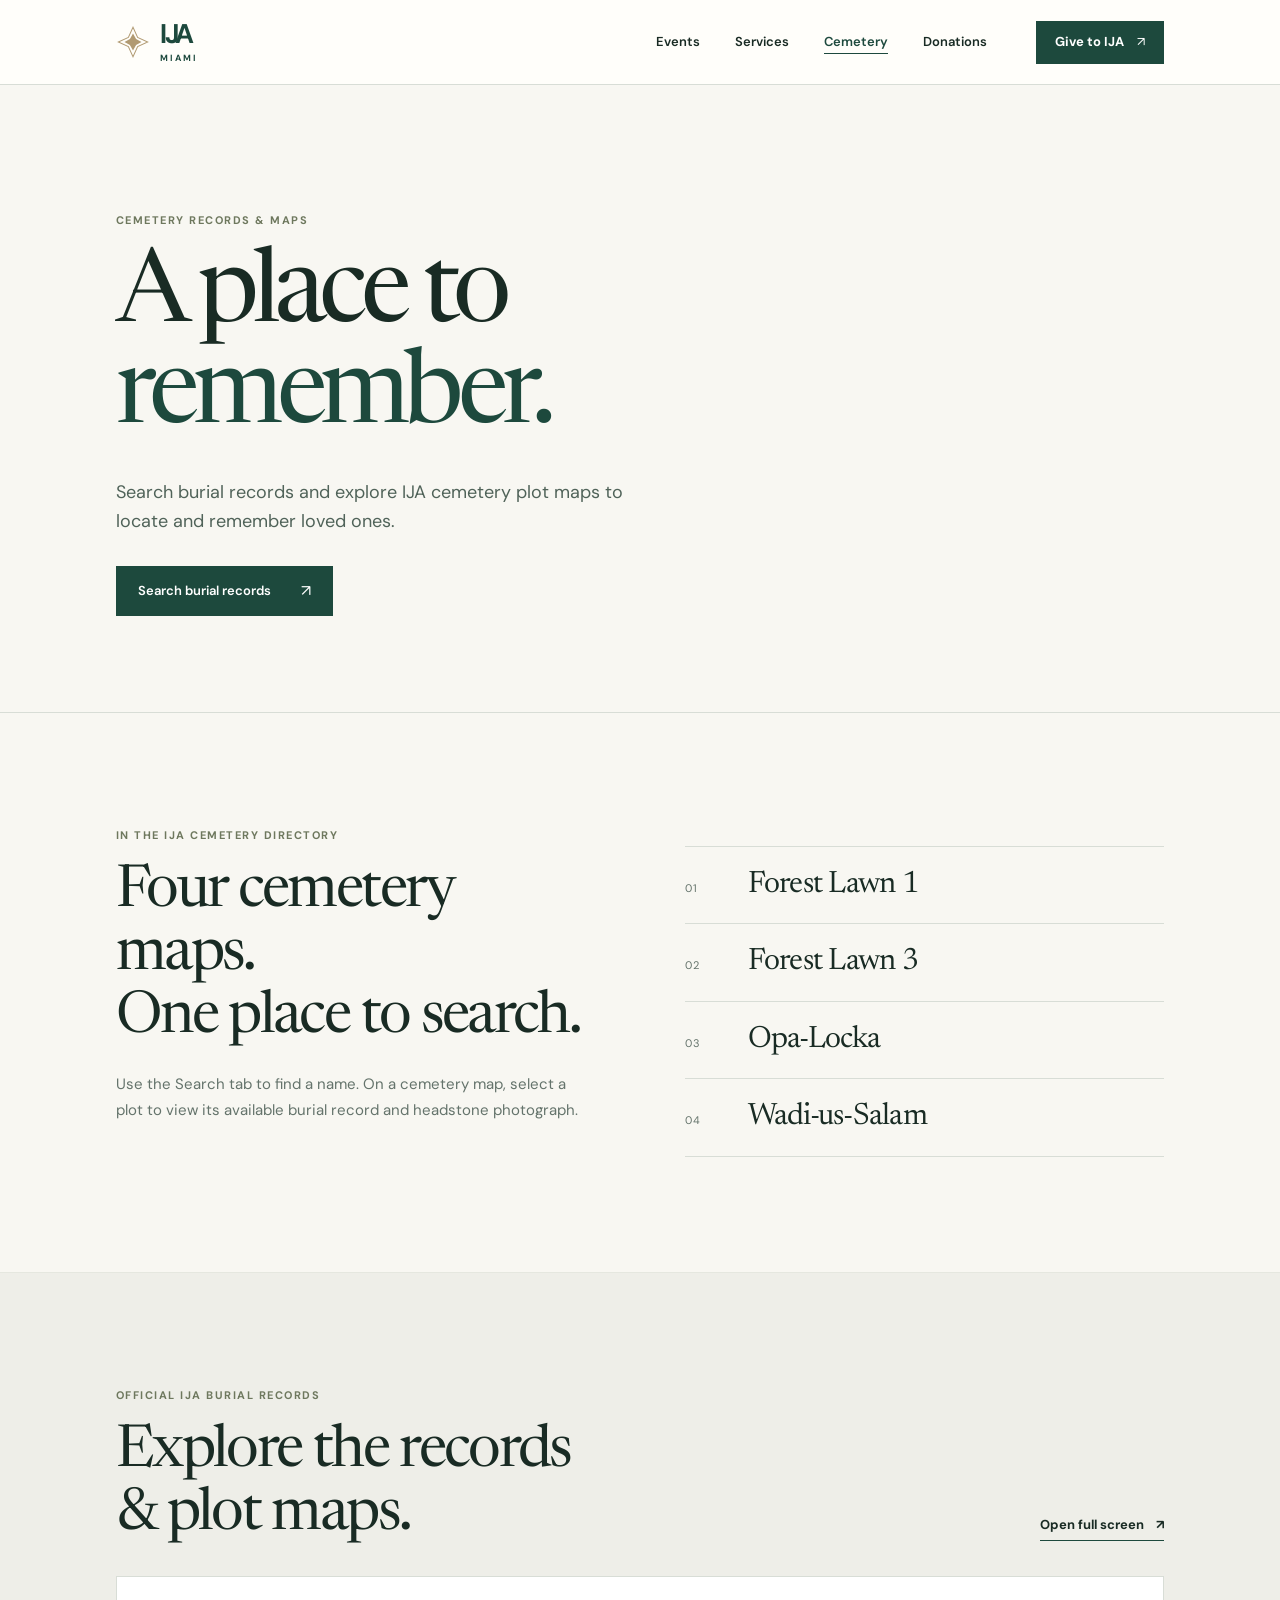
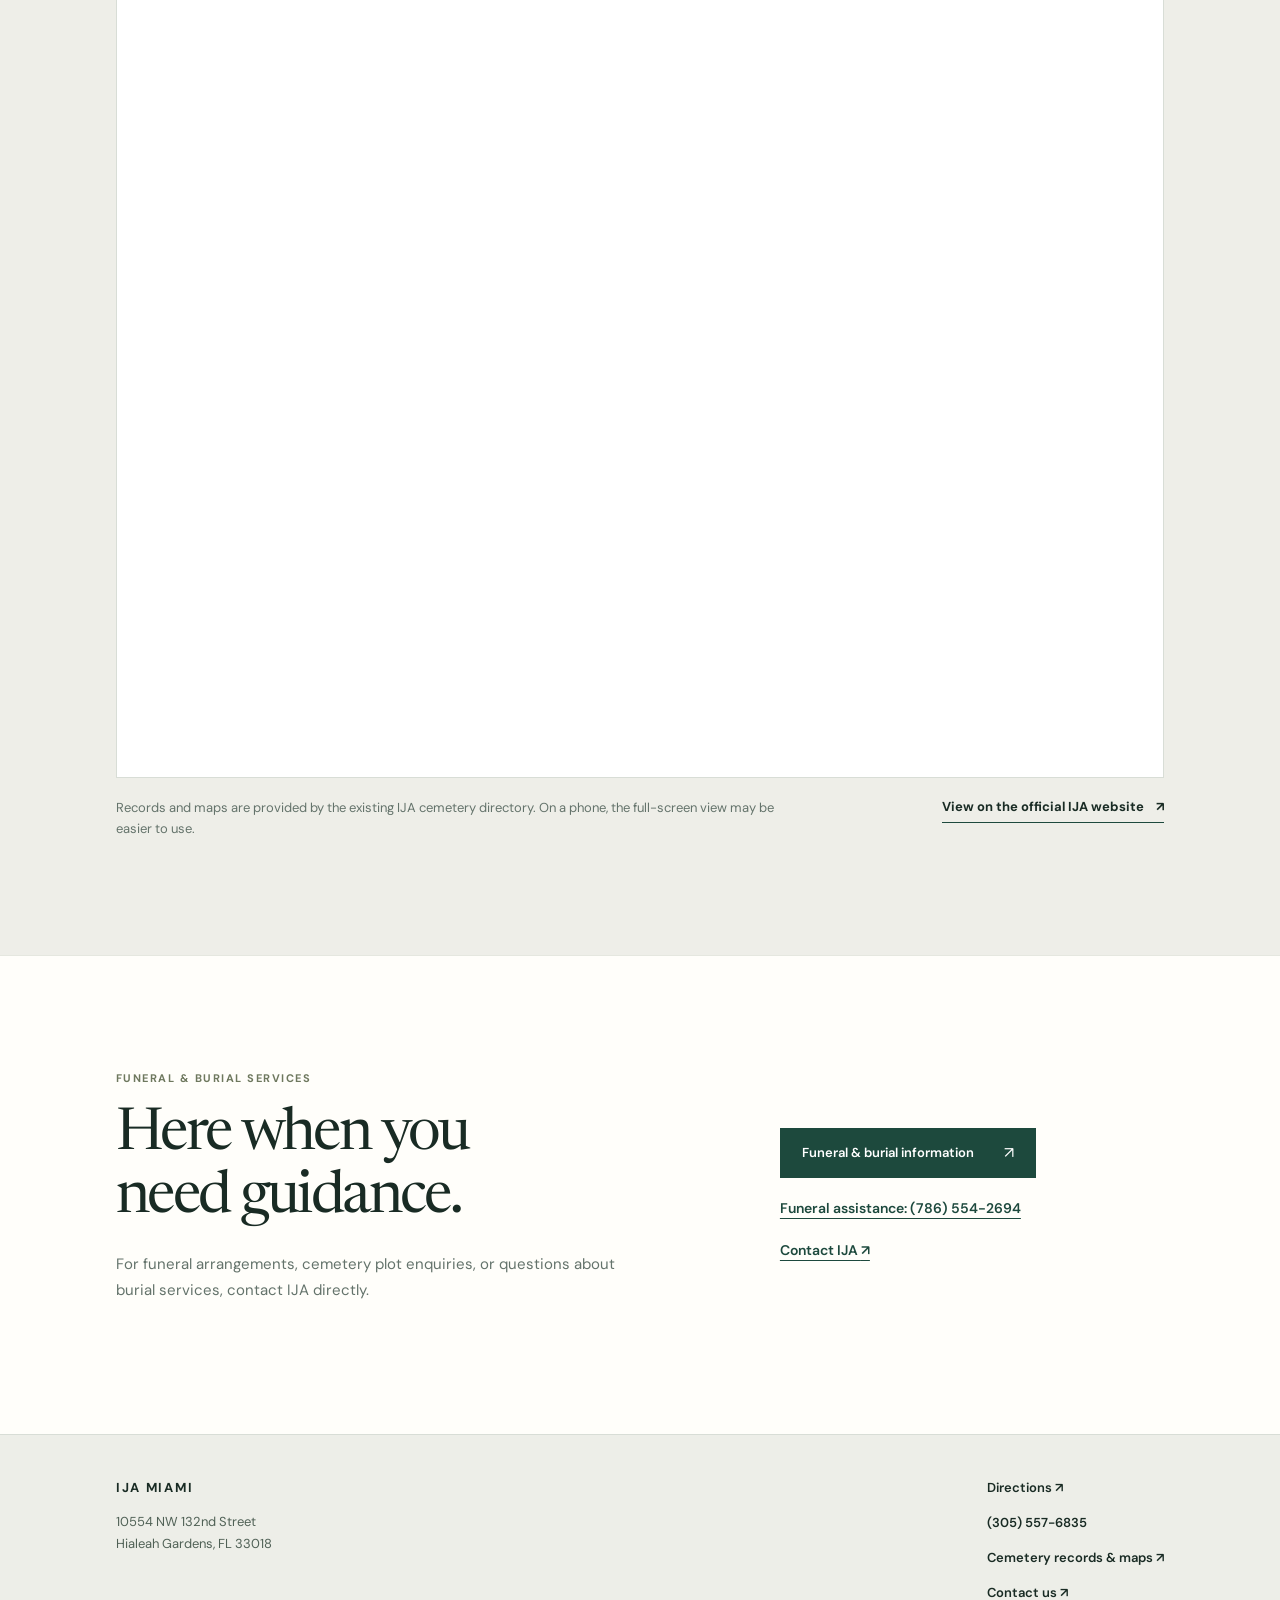
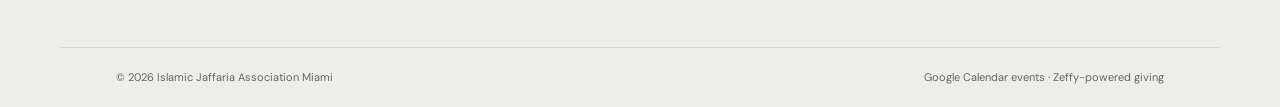
==== cemetery.html @ 00641ad7 "Add files via upload" ====
<!doctype html>
<html lang="en">
<head>
<meta charset="utf-8"/>
<meta name="viewport" content="width=device-width, initial-scale=1, viewport-fit=cover"/>
<meta name="theme-color" content="#f8f7f2"/>
<meta name="description" content="Search IJA Miami cemetery burial records and interactive plot maps for Forest Lawn 1, Forest Lawn 3, Opa-Locka and Wadi-us-Salam."/>
<meta property="og:title" content="IJA Miami | Cemetery records & maps"/>
<meta property="og:description" content="Find burial records, view cemetery plot maps, and learn about IJA funeral and burial services."/>
<link href="./assets/ija-symbol.svg" rel="icon" type="image/svg+xml"/>
<link href="./assets/ija-icon-192.png" rel="apple-touch-icon"/>
<link href="./manifest.webmanifest" rel="manifest"/>
<link href="https://fonts.googleapis.com" rel="preconnect"/>
<link crossorigin href="https://fonts.gstatic.com" rel="preconnect"/>
<link href="https://fonts.googleapis.com/css2?family=DM+Sans:wght@400;500;600;700&amp;family=Newsreader:opsz,wght@6..72,400;6..72,500;6..72,600&amp;display=swap" rel="stylesheet"/>
<link href="./styles.css" rel="stylesheet"/>
<script defer src="./config.js"></script>
<script defer src="./app.js"></script>
<title>IJA Miami | Cemetery Records &amp; Maps</title>
</head>
<body>
<a class="skip-link" href="#main">Skip to content</a>
<header class="site-header" id="top">
<div class="shell header-inner">
<a aria-label="IJA Miami home" class="brand" href="./index.html">
<svg aria-hidden="true" height="34" viewbox="0 0 44 44" width="34"><path d="M22 3 28 16 41 22 28 28 22 41 16 28 3 22 16 16Z" fill="none" stroke="currentColor" stroke-width="1.3"></path><path d="M22 11 26 18 33 22 26 26 22 33 18 26 11 22 18 18Z" fill="currentColor"></path></svg>
<span class="brand-wordmark"><strong>IJA</strong><small>MIAMI</small></span>
</a>
<nav aria-label="Main navigation" class="desktop-nav"><a href="./events.html">Events</a><a href="./index.html#services">Services</a><a aria-current="page" href="./cemetery.html">Cemetery</a><a href="./donate.html">Donations</a></nav>
<div class="header-side">
<a class="header-give" href="./donate.html">Give to IJA <span aria-hidden="true">↗</span></a>
<button aria-controls="mobile-menu" aria-expanded="false" aria-label="Open navigation" class="menu-toggle" id="menu-toggle" type="button"><span></span><span></span></button>
</div>
</div>
<nav aria-label="Mobile navigation" class="mobile-menu" hidden="" id="mobile-menu">
<a href="./index.html">Home</a>
<a href="./events.html">Events &amp; calendar</a>
<a href="./donate.html">Donations &amp; fundraising</a>
<a href="./index.html#services">Community services</a>
<a aria-current="page" href="./cemetery.html">Cemetery records &amp; maps</a>
<a href="https://www.ijamiami.org/contact-us" rel="noopener noreferrer" target="_blank">Contact the center</a>
</nav>
</header>
<main id="main">
<section class="subpage-hero cemetery-hero" aria-labelledby="cemetery-title">
  <div class="shell subpage-inner">
    <p class="overline">Cemetery records &amp; maps</p>
    <h1 id="cemetery-title">A place to<br/><em>remember.</em></h1>
    <p>Search burial records and explore IJA cemetery plot maps to locate and remember loved ones.</p>
    <a class="solid-button" href="https://ijacemetery.online/" target="_blank" rel="noopener noreferrer">Search burial records <span aria-hidden="true">↗</span></a>
  </div>
</section>
<section class="cemetery-intro shell section-space" aria-labelledby="cemetery-sites-title">
  <div class="cemetery-intro-copy">
    <p class="overline">In the IJA cemetery directory</p>
    <h2 id="cemetery-sites-title">Four cemetery maps.<br/>One place to search.</h2>
    <p>Use the Search tab to find a name. On a cemetery map, select a plot to view its available burial record and headstone photograph.</p>
  </div>
  <div class="cemetery-sites" aria-label="Cemeteries included in the records directory">
    <div><span>01</span><strong>Forest Lawn 1</strong></div>
    <div><span>02</span><strong>Forest Lawn 3</strong></div>
    <div><span>03</span><strong>Opa-Locka</strong></div>
    <div><span>04</span><strong>Wadi-us-Salam</strong></div>
  </div>
</section>
<section class="cemetery-records section-alt" aria-labelledby="cemetery-map-title">
  <div class="shell section-space">
    <div class="cemetery-embed-head">
      <div><p class="overline">Official IJA burial records</p><h2 id="cemetery-map-title">Explore the records &amp; plot maps.</h2></div>
      <a class="text-arrow" href="https://ijacemetery.online/" target="_blank" rel="noopener noreferrer">Open full screen <span aria-hidden="true">↗</span></a>
    </div>
    <div class="cemetery-frame-shell">
      <iframe src="https://ijacemetery.online/?embed=1" title="IJA searchable cemetery records and interactive plot maps" loading="lazy" referrerpolicy="strict-origin-when-cross-origin"></iframe>
    </div>
    <div class="cemetery-map-footnote">
      <p>Records and maps are provided by the existing IJA cemetery directory. On a phone, the full-screen view may be easier to use.</p>
      <a class="text-arrow" href="https://www.ijamiami.org/cemetery-records" target="_blank" rel="noopener noreferrer">View on the official IJA website <span aria-hidden="true">↗</span></a>
    </div>
  </div>
</section>
<section class="cemetery-support" aria-labelledby="cemetery-support-title">
  <div class="shell cemetery-support-inner section-space">
    <div><p class="overline">Funeral &amp; burial services</p><h2 id="cemetery-support-title">Here when you need guidance.</h2><p>For funeral arrangements, cemetery plot enquiries, or questions about burial services, contact IJA directly.</p></div>
    <div class="cemetery-support-actions">
      <a class="solid-button" href="https://www.ijamiami.org/cemetery" target="_blank" rel="noopener noreferrer">Funeral &amp; burial information <span aria-hidden="true">↗</span></a>
      <a class="cemetery-phone" href="tel:+17865542694">Funeral assistance: (786) 554-2694</a>
      <a class="cemetery-contact" href="https://www.ijamiami.org/contact-us" target="_blank" rel="noopener noreferrer">Contact IJA <span aria-hidden="true">↗</span></a>
    </div>
  </div>
</section>
</main>
<footer class="site-footer">
<div class="shell footer-inner"><div><strong class="footer-brand">IJA MIAMI</strong><p>10554 NW 132nd Street<br/>Hialeah Gardens, FL 33018</p></div><div class="footer-links"><a href="https://www.google.com/maps/search/?api=1&amp;query=10554+NW+132nd+St+Hialeah+Gardens+FL+33018" rel="noopener noreferrer" target="_blank">Directions ↗</a><a href="tel:+13055576835">(305) 557-6835</a><a href="./cemetery.html">Cemetery records &amp; maps ↗</a><a href="https://www.ijamiami.org/contact-us" rel="noopener noreferrer" target="_blank">Contact us ↗</a></div></div>
<div class="shell footer-bottom"><span>© <span id="copyright-year">Community calendar via Google · Giving via Zeffy</span> Islamic Jaffaria Association Miami</span><span>Google Calendar events · Zeffy-powered giving</span></div>
</footer>
</body></html>
---- styles.css ----
:root {
  --ink: #192b24;
  --muted: #64736b;
  --pine: #1d493d;
  --pine-dark: #153a30;
  --linen: #f8f7f2;
  --paper: #fffefa;
  --sand: #efeee7;
  --line: #d8ddd6;
  --gold: #b19a72;
  --serif: 'Newsreader', Georgia, 'Times New Roman', serif;
  --sans: 'DM Sans', Arial, sans-serif;
  --max: 1160px;
}
* { box-sizing: border-box; }
html { scroll-behavior: smooth; scroll-padding-top: 94px; }
body { margin: 0; background: var(--linen); color: var(--ink); font: 400 16px/1.55 var(--sans); -webkit-font-smoothing: antialiased; }
body.modal-open { overflow: hidden; }
button, a { -webkit-tap-highlight-color: transparent; touch-action: manipulation; }
button { font: inherit; cursor: pointer; }
a { color: inherit; text-decoration: none; }
a:focus-visible, button:focus-visible { outline: 3px solid #a77d44; outline-offset: 4px; }
[hidden] { display: none !important; }
h1,h2,h3,p { margin-top: 0; }
h1,h2,h3 { text-wrap: balance; }
.shell { max-width: var(--max); margin: 0 auto; padding-left: clamp(24px,4.8vw,56px); padding-right: clamp(24px,4.8vw,56px); }
.skip-link { position: fixed; z-index: 1000; top: -100px; left: 20px; padding: 12px 20px; background: var(--pine); color: white; }
.skip-link:focus { top: 12px; }
.site-header { background: var(--paper); border-bottom: 1px solid var(--line); position: relative; z-index: 50; }
.header-inner { height: 84px; display: flex; align-items: center; gap: 32px; }
.brand { display: inline-flex; align-items: center; gap: 10px; flex: none; color: var(--pine); }
.brand svg { color: var(--gold); }
.brand-wordmark { display: flex; flex-direction: column; line-height: .95; }
.brand-wordmark strong { font-size: 27px; font-weight: 700; letter-spacing: -.085em; }
.brand-wordmark small { font-size: 9px; font-weight: 700; letter-spacing: .22em; padding-top: 7px; }
.desktop-nav { margin-left: auto; display: flex; gap: 35px; align-items: center; }
.desktop-nav a { font-size: 13px; font-weight: 600; transition: color .15s ease; }
.desktop-nav a:hover, .quiet-link:hover { color: #996f37; }
.header-side { display: flex; align-items: center; }
.header-give { margin-left: 17px; min-height: 43px; padding: 10px 18px; background: var(--pine); color: white; border: 1px solid var(--pine); font-size: 13px; font-weight: 700; }
.header-give:hover,.solid-button:hover { background: #2a6050; }
.header-give span { font-weight: 400; padding-left: 13px; }
.menu-toggle { display: none; width: 48px; height: 48px; padding: 14px; border: 0; background: none; }
.menu-toggle span { display: block; height: 2px; width: 22px; margin: 5px 0; background: var(--ink); }
.mobile-menu { background: var(--paper); border-top: 1px solid var(--line); border-bottom: 1px solid var(--line); padding: 8px 24px 20px; }
.mobile-menu a { display: block; padding: 13px 0; border-bottom: 1px solid var(--line); font-size: 15px; font-weight: 600; }
.overline { font-size: 11px; line-height: 1.4; font-weight: 700; color: #6e785e; letter-spacing: .135em; text-transform: uppercase; margin-bottom: 19px; }
.hero { overflow: hidden; background: var(--linen); }
.hero-inner { display: grid; grid-template-columns: 1fr .62fr; gap: 50px; min-height: 575px; align-items: center; padding-top: 72px; padding-bottom: 82px; }
.hero-content { max-width: 670px; position: relative; z-index: 1; }
.hero h1 { font: 400 clamp(65px,7vw,102px)/.96 var(--serif); letter-spacing: -.06em; margin: 0 0 30px; }
.hero h1 span { color: var(--pine); }
.hero-subtitle { font-size: 19px; max-width: 420px; line-height: 1.52; color: #506359; margin-bottom: 31px; }
.hero-links { display: flex; flex-wrap: wrap; align-items: center; gap: 30px; }
.solid-button { background: var(--pine); color: white; border: 0; min-height: 50px; padding: 14px 22px; display: inline-flex; align-items: center; justify-content: center; gap: 30px; font: 600 13px/1.2 var(--sans); }
.solid-button span { font-size: 16px; font-weight: 400; }
.quiet-link { display: inline-flex; min-height: 48px; align-items: center; gap: 14px; border-bottom: 1px solid var(--pine); font-size: 13px; font-weight: 700; }
.hero-art { position: relative; min-height: 370px; align-self: stretch; display: flex; justify-content: center; align-items: flex-end; overflow: hidden; }
.arch { border: 1px solid #b9bba9; border-bottom: 0; border-radius: 250px 250px 0 0; display: flex; align-items: flex-end; justify-content: center; }
.arch-outer { height: min(420px,100%); width: min(305px,100%); padding: 23px 25px 0; transform: translateY(4px); }
.arch-middle { width: 100%; height: 100%; padding: 35px 36px 0; border-color: #cecec0; }
.arch-inner { width: 100%; height: 100%; background: #e7ebe2; border-color: #d9ddd1; }
.arch-caption { position: absolute; bottom: 26px; left: 0; right: 0; font-size: 10px; color: #50695e; letter-spacing: .18em; text-align: center; font-weight: 700; }
.prayer-strip { border-top: 1px solid var(--line); border-bottom: 1px solid var(--line); background: var(--sand); }
.prayer-inner { display: flex; align-items: center; justify-content: space-between; gap: 22px; min-height: 80px; padding-top: 15px; padding-bottom: 15px; }
.prayer-summary { display: flex; flex-wrap: wrap; align-items: center; gap: 13px; font-size: 13px; }
.prayer-summary strong { font-size: 14px; }
.prayer-symbol { color: var(--gold); font-size: 21px; line-height: 1; padding-right: 5px; }
.prayer-dot { color: #a2aca4; }
.prayer-inner a { flex: none; font-size: 13px; font-weight: 700; border-bottom: 1px solid var(--pine); padding-bottom: 4px; }
.prayer-inner a span { margin-left: 9px; }
.section-space { padding-top: clamp(75px,9vw,115px); padding-bottom: clamp(75px,9vw,115px); }
.pathways,.events-layout,.services { display: grid; grid-template-columns: minmax(0,.73fr) minmax(0,1fr); gap: clamp(45px,8vw,125px); }
.section-aside h2,.connect h2 { font: 400 clamp(43px,4.4vw,64px)/1.06 var(--serif); letter-spacing: -.048em; margin: 0 0 19px; }
.section-aside > p:last-child,.connect p:not(.overline) { color: var(--muted); max-width: 330px; font-size: 15px; line-height: 1.8; }
.pathway-list { border-top: 1px solid var(--line); }
.pathway { width: 100%; border: 0; border-bottom: 1px solid var(--line); padding: 27px 2px; display: grid; grid-template-columns: 40px 1fr 20px; align-items: center; gap: 13px; background: transparent; text-align: left; color: var(--ink); min-height: 103px; }
.pathway:hover .pathway-copy strong { color: #45705c; }
.pathway-number { color: #8a967b; font-size: 11px; align-self: center; }
.pathway-copy { display: flex; flex-direction: column; gap: 5px; }
.pathway-copy strong { font: 400 28px/1.1 var(--serif); letter-spacing: -.03em; transition: color .15s ease; }
.pathway-copy small { font-size: 12px; color: var(--muted); }
.pathway-arrow { justify-self: end; font-size: 20px; font-weight: 400; }
.section-alt { background: #eeeee8; border-top: 1px solid #e5e7df; border-bottom: 1px solid #e5e7df; }
.events-content { align-self: start; }
.event-feed { border-top: 1px solid #cdd4cb; }
.event-placeholder { padding: 25px 0 25px; }
.event-placeholder strong { display: block; font: 400 26px/1.2 var(--serif); letter-spacing: -.025em; margin-bottom: 9px; }
.event-placeholder p { font-size: 14px; line-height: 1.7; max-width: 440px; color: var(--muted); margin-bottom: 0; }
.event-footer { display: flex; gap: 18px 30px; flex-wrap: wrap; border-top: 1px solid #cdd4cb; padding-top: 25px; }
.text-arrow { background: none; padding: 0 0 5px; border: 0; border-bottom: 1px solid var(--pine); font-size: 13px; font-weight: 700; }
.text-arrow span { margin-left: 9px; }
.event-item { padding: 19px 0; border-bottom: 1px solid #cdd4cb; }
.event-item-head { display: flex; align-items: start; gap: 20px; }
.event-date { flex: none; width: 52px; font-size: 11px; color: var(--muted); text-transform: uppercase; letter-spacing: .07em; }
.event-date strong { display: block; color: var(--ink); font: 400 33px/.95 var(--serif); letter-spacing: -.035em; }
.event-info h3 { font: 400 25px/1.15 var(--serif); letter-spacing: -.03em; margin-bottom: 3px; }
.event-info p { font-size: 12px; color: var(--muted); margin: 0; }
.event-info .event-desc { margin-top: 12px; font-size: 13px; }
.event-actions { display: flex; gap: 22px; margin-top: 13px; }
.event-actions button { font-size: 12px; font-weight: 700; border: 0; border-bottom: 1px solid var(--pine); padding: 0 0 4px; background: transparent; }
.service-list { border-top: 1px solid var(--line); }
.service { display: flex; gap: 30px; justify-content: space-between; align-items: center; padding: 25px 0; border-bottom: 1px solid var(--line); }
.service h3 { font: 400 28px/1.15 var(--serif); letter-spacing: -.03em; margin: 0 0 6px; }
.service p { font-size: 13px; color: var(--muted); max-width: 340px; line-height: 1.6; margin: 0; }
.service-link { flex: none; align-self: center; border-bottom: 1px solid var(--pine); padding-bottom: 4px; font-size: 12px; font-weight: 700; }
.service-link span { margin-left: 6px; }
.urgent-link { display: inline-block; font-size: 12px; font-weight: 700; color: #8b5235; text-decoration: underline; text-underline-offset: 3px; margin-top: 8px; }
.support { background: var(--pine); color: #f9f8f2; }
.support-layout { display: grid; grid-template-columns: 1fr .85fr; gap: clamp(40px,9vw,110px); }
.support .overline { color: #bcccaf; }
.support h2 { font: 400 clamp(44px,5.1vw,68px)/1.05 var(--serif); letter-spacing: -.05em; margin: 0 0 25px; }
.support-intro > p:last-child { font-size: 15px; max-width: 400px; line-height: 1.75; color: #c8d6cc; }
.support-actions { border-top: 1px solid #628277; align-self: center; }
.support-actions button { display: flex; align-items: center; justify-content: space-between; gap: 20px; width: 100%; border: 0; border-bottom: 1px solid #628277; padding: 23px 0; background: transparent; color: inherit; font: 400 25px/1.2 var(--serif); letter-spacing: -.02em; text-align: left; }
.support-actions button:hover { color: #e6d2aa; }
.support-actions button span { font: 400 20px/1 var(--sans); }
.support-actions p { font-size: 11px; line-height: 1.65; color: #c1d1c6; max-width: 400px; margin: 22px 0 0; }
.connect { display: grid; grid-template-columns: 1fr .67fr; gap: 60px; align-items: center; }
.connect-links { border-top: 1px solid var(--line); }
.connect-links a { display: flex; justify-content: space-between; align-items: center; gap: 20px; min-height: 57px; border-bottom: 1px solid var(--line); font-size: 15px; font-weight: 600; }
.connect-links a:hover { color: #45705c; }
.site-footer { background: #edeee8; border-top: 1px solid var(--line); padding-top: 43px; }
.footer-inner { display: flex; justify-content: space-between; gap: 32px; padding-bottom: 35px; }
.footer-brand { display: block; font-size: 13px; letter-spacing: .13em; font-weight: 700; margin-bottom: 13px; }
.footer-inner p { font-size: 13px; line-height: 1.7; color: #506156; margin-bottom: 0; }
.footer-links { display: flex; flex-direction: column; align-items: flex-start; gap: 6px; font-size: 13px; font-weight: 600; }
.footer-links a { min-height: 29px; }
.footer-bottom { border-top: 1px solid #d3d9d1; min-height: 60px; display: flex; justify-content: space-between; align-items: center; gap: 15px; font-size: 11px; color: #5b6c63; }
.dialog-backdrop { position: fixed; inset: 0; z-index: 100; background: #15241acc; display: grid; place-items: center; padding: 20px; }
.dialog-panel { background: var(--paper); width: min(100%,510px); padding: clamp(28px,5vw,48px); position: relative; }
.dialog-close { position: absolute; top: 12px; right: 16px; background: transparent; border: 0; padding: 6px 12px; font-size: 30px; }
.dialog-panel h2 { font: 400 44px/1.08 var(--serif); letter-spacing: -.04em; margin-bottom: 20px; }
.dialog-panel > p:not(.overline) { color: #495b51; font-size: 14px; line-height: 1.7; }
.dialog-instructions { margin-bottom: 25px; }
.dialog-instructions code { background: #edeee7; padding: 2px 6px; }
@media (max-width: 1000px) { .hero-inner { grid-template-columns: 1fr .45fr; gap: 25px; } .hero h1 { font-size: clamp(60px,7.8vw,85px); } .pathways,.events-layout,.services { gap: 45px; grid-template-columns: .68fr 1fr; } .support-layout { gap: 45px; } }
@media (max-width: 760px) {
  html { scroll-padding-top: 72px; }
  .header-inner { height: 70px; }
  .desktop-nav { display: none; }
  .header-side { margin-left: auto; gap: 8px; }
  .header-give { min-height: 39px; margin: 0; font-size: 12px; padding: 8px 13px; }
  .header-give span { padding-left: 6px; }
  .menu-toggle { display: block; }
  .hero-inner { grid-template-columns: 1fr; min-height: auto; padding-top: 68px; padding-bottom: 70px; }
  .hero-art { display: none; }
  .hero h1 { max-width: 590px; font-size: clamp(62px,12vw,84px); }
  .hero-subtitle { font-size: 17px; }
  .prayer-inner { align-items: flex-start; flex-direction: column; gap: 9px; }
  .prayer-summary { gap: 9px; }
  .section-space { padding-top: 74px; padding-bottom: 74px; }
  .pathways,.events-layout,.services,.support-layout,.connect { grid-template-columns: 1fr; gap: 32px; }
  .section-aside h2,.connect h2 { max-width: 650px; margin-bottom: 12px; }
  .section-aside > p:last-child { margin-bottom: 0; }
  .pathway { min-height: 97px; }
  .support-actions { margin-top: 5px; }
  .connect { gap: 23px; }
}
@media (max-width: 460px) {
  .brand svg { width: 29px; height: 29px; }
  .brand-wordmark strong { font-size: 24px; }
  .header-inner { gap: 10px; }
  .hero-inner { padding-top: 64px; padding-bottom: 64px; }
  .hero h1 { font-size: clamp(56px,12vw,69px); }
  .hero-links { gap: 12px 22px; }
  .hero .overline { font-size: 10px; }
  .prayer-summary { font-size: 12px; }
  .prayer-summary strong { font-size: 13px; }
  .prayer-dot { display: none; }
  .prayer-inner a { font-size: 12px; }
  .pathway { grid-template-columns: 26px 1fr 18px; gap: 8px; padding: 21px 0; }
  .pathway-copy strong { font-size: 25px; }
  .service { align-items: start; flex-direction: column; gap: 13px; }
  .service-link { align-self: start; }
  .support-actions button { font-size: 23px; }
  .footer-inner { flex-direction: column; gap: 22px; }
  .footer-bottom { flex-direction: column; align-items: flex-start; justify-content: center; padding-top: 20px; padding-bottom: 20px; }
}
@media (prefers-reduced-motion: reduce) { html { scroll-behavior: auto; } *, *::before, *::after { animation-duration: .01ms !important; transition-duration: .01ms !important; } }

/* v3 additions: editorial event and giving pages without added dashboard chrome. */
.desktop-nav [aria-current="page"] { color: var(--pine); text-decoration: underline; text-underline-offset: 7px; }
.header-give { display: inline-flex; align-items: center; }
.next-feature { background: var(--paper); border-bottom: 1px solid var(--line); }
.next-feature-inner { display: grid; grid-template-columns: minmax(0,1fr) minmax(0,.8fr); gap: 35px; align-items: center; padding-top: 45px; padding-bottom: 46px; }
.next-feature .overline { margin-bottom: 10px; }
.next-feature h2,.subpage-next h2 { font: 400 clamp(29px,3.4vw,46px)/1.1 var(--serif); letter-spacing: -.035em; margin: 0 0 10px; }
.next-feature-copy > p:not(.overline),.subpage-next p:not(.overline) { color: var(--muted); font-size: 13px; max-width: 500px; margin-bottom: 14px; }
.next-feature-links { display: flex; flex-wrap: wrap; align-items: center; gap: 15px 24px; }
.next-feature-links a,.next-feature-links button,.inline-link { font: 700 12px/1.5 var(--sans); border: 0; border-bottom: 1px solid currentColor; background: transparent; padding: 0 0 4px; display: inline-flex; gap: 7px; align-items: center; }
.countdown-wrap { align-self: center; justify-self: end; padding: 11px 0 12px 24px; border-left: 1px solid var(--line); max-width: 100%; }
.countdown-caption { display: block; color: var(--muted); font-size: 11px; letter-spacing: .1em; text-transform: uppercase; margin-bottom: 7px; }
.countdown-line { font: 400 clamp(23px,3.3vw,39px)/1.15 var(--serif); color: var(--pine); letter-spacing: -.025em; font-variant-numeric: tabular-nums; white-space: nowrap; }
.fundraising-preview { background: var(--pine); color: white; }
.fundraising-layout { display: grid; grid-template-columns: 1fr 1.05fr; gap: clamp(42px,8vw,104px); align-items: center; }
.fundraising-preview .overline { color: #b8cbbd; }
.fundraising-preview .support-intro h2 { font: 400 clamp(43px,4.6vw,64px)/1.06 var(--serif); letter-spacing: -.048em; margin: 0 0 25px; }
.fundraising-preview .support-intro p:not(.overline) { color: #cbdbd0; font-size: 14px; line-height: 1.8; margin-bottom: 29px; }
.fundraising-preview .solid-button { background: var(--paper); color: var(--pine); }
.fundraising-preview .solid-button:hover { background: #e8eddf; }
.thermometer-panel { background: var(--paper); color: var(--ink); padding: clamp(24px,3.4vw,42px); min-height: 210px; }
.thermometer-panel .embed-kicker { margin: 0 0 24px; font-size: 11px; letter-spacing: .10em; text-transform: uppercase; font-weight: 700; color: #667b6d; }
.thermometer-placeholder { padding: 10px 0 17px; }
.thermometer-placeholder strong { display: block; font: 400 27px/1.2 var(--serif); margin-bottom: 12px; letter-spacing: -.025em; }
.thermometer-placeholder p { color: var(--muted); max-width: 360px; line-height: 1.65; font-size: 13px; }
.thermometer-panel .inline-link { color: var(--pine); }
.thermometer-embed { width: 100%; border: 0; display: block; background: transparent; margin-bottom: 18px; }
.thermometer-connected { padding-bottom: 24px; }
/* Subpages */
.subpage-hero { background: var(--linen); border-bottom: 1px solid var(--line); }
.subpage-inner { padding-top: clamp(70px,10vw,132px); padding-bottom: clamp(68px,9vw,110px); }
.subpage-inner h1 { font: 400 clamp(66px,8vw,106px)/.98 var(--serif); letter-spacing: -.06em; max-width: 910px; margin-bottom: 30px; }
.subpage-inner h1 em { font-style: normal; color: var(--pine); }
.subpage-inner > p:not(.overline) { color: #506359; font-size: 18px; line-height: 1.6; max-width: 510px; margin-bottom: 0; }
.subpage-inner > .solid-button { margin-top: 30px; }
.subpage-next { padding-top: 45px; padding-bottom: 45px; display: flex; align-items: center; justify-content: space-between; gap: 35px; }
.subpage-next .overline { margin-bottom: 12px; }
.subpage-next h2 { max-width: 600px; }
.event-list-section { max-width: var(--max); }
.list-head { display: flex; justify-content: space-between; gap: 20px; align-items: end; margin-bottom: 35px; }
.list-head .overline { margin-bottom: 12px; }
.list-head h2,.campaign-intro h2,.giving-ways h2 { font: 400 clamp(42px,4.6vw,62px)/1.07 var(--serif); letter-spacing: -.048em; margin: 0; }
.list-head .text-arrow { flex: none; margin-bottom: 8px; }
.large-event-feed { max-width: 780px; }
.large-event-feed .event-item { padding: 27px 0; }
.large-event-feed .event-info h3 { font-size: 30px; }
.event-actions button { min-height: 36px; }
.event-actions { flex-wrap: wrap; }
.simple-cta { background: var(--paper); }
.simple-cta-inner { display: flex; align-items: center; justify-content: space-between; padding-top: 64px; padding-bottom: 68px; gap: 30px; }
.simple-cta h2 { font: 400 clamp(30px,4vw,44px)/1.1 var(--serif); margin: 0; }
.simple-cta .overline { margin-bottom: 13px; }
.campaign-layout { display: grid; grid-template-columns: minmax(0,1fr) minmax(0,1.05fr); gap: clamp(45px,7vw,90px); align-items: start; }
.campaign-intro .overline { margin-bottom: 16px; }
.campaign-intro h2 { max-width: 510px; margin-bottom: 23px; }
.campaign-intro > p:not(.overline) { font-size: 15px; line-height: 1.8; color: var(--muted); max-width: 425px; }
.campaign-intro .quiet-link { margin-top: 19px; }
.thermometer-panel-large { min-height: 290px; border: 1px solid var(--line); }
.giving-ways { display: grid; grid-template-columns: .9fr 1fr; gap: 80px; }
.giving-ways .overline { margin-bottom: 16px; }
.giving-list { border-top: 1px solid var(--line); }
.giving-list .pathway { grid-template-columns: 1fr 20px; }
.donation-note { background: #eeeee8; border-top: 1px solid var(--line); }
.donation-note .shell { padding-top: 20px; padding-bottom: 20px; }
.donation-note p { color: var(--muted); font-size: 12px; margin: 0; }
@media (max-width: 760px) {
  .next-feature-inner,.fundraising-layout,.campaign-layout,.giving-ways { grid-template-columns: 1fr; gap: 26px; }
  .next-feature-inner { padding-top: 37px; padding-bottom: 41px; }
  .countdown-wrap { justify-self: start; width: 100%; border-left: 0; border-top: 1px solid var(--line); padding: 18px 0 0; }
  .subpage-next { flex-direction: column; align-items: stretch; gap: 15px; }
  .subpage-inner h1 { font-size: clamp(59px,11vw,84px); }
  .subpage-inner > p:not(.overline) { font-size: 16px; }
  .list-head { align-items: flex-start; flex-direction: column; gap: 21px; }
  .simple-cta-inner { flex-direction: column; align-items: flex-start; }
  .fundraising-layout .support-intro h2 { max-width: 580px; }
}
@media (max-width: 460px) {
  .next-feature-inner { gap: 19px; }
  .countdown-line { font-size: 27px; }
  .subpage-inner { padding-top: 66px; padding-bottom: 70px; }
  .subpage-inner h1 { font-size: 59px; }
  .event-item-head { gap: 12px; }
  .event-info h3 { font-size: 24px; }
  .large-event-feed .event-info h3 { font-size: 25px; }
  .event-date { width: 45px; }
  .event-date strong { font-size: 31px; }
  .thermometer-panel { padding: 22px; }
}
.campaign-intro button.quiet-link { border: 0; border-bottom: 1px solid var(--pine); background: transparent; padding: 0 0 5px; color: var(--pine); font: 700 13px/1.4 var(--sans); }
.campaign-intro button.quiet-link:hover { color: #996f37; }

/* Quiet fallback for a calendar feed that is not yet published. */
.event-placeholder .text-arrow { display: inline-block; margin-top: 17px; }
.calendar-embed-fallback { max-width: 780px; margin-top: 26px; padding-top: 22px; border-top: 1px solid var(--line); }
.calendar-embed-caption { font-size: 12px; letter-spacing: .08em; text-transform: uppercase; color: var(--muted); font-weight: 700; }
.calendar-embed-fallback iframe { display: block; width: 100%; min-height: 380px; border: 1px solid var(--line); background: var(--paper); }
.calendar-embed-note { font-size: 13px; color: var(--muted); margin: 14px 0 0; }
.calendar-embed-note a { color: var(--pine); text-decoration: underline; text-underline-offset: 3px; }
@media (max-width: 760px) { .calendar-embed-fallback iframe { min-height: 440px; } }

/* Cemetery records: clear wayfinding and room for an external interactive map. */
.cemetery-hero .subpage-inner { padding-bottom: clamp(64px,8vw,96px); }
.cemetery-hero h1 { max-width: 900px; }
.cemetery-intro { display: grid; grid-template-columns: minmax(0,1fr) minmax(0,1fr); gap: clamp(34px,7vw,100px); align-items: start; }
.cemetery-intro h2, .cemetery-embed-head h2, .cemetery-support h2 { font: 400 clamp(42px,4.6vw,62px)/1.07 var(--serif); letter-spacing: -.045em; margin: 0 0 20px; }
.cemetery-intro-copy > p:last-child { color: var(--muted); font-size: 15px; line-height: 1.75; max-width: 480px; }
.cemetery-sites { border-top: 1px solid var(--line); margin-top: 18px; }
.cemetery-sites > div { display: grid; grid-template-columns: 48px 1fr; align-items: baseline; border-bottom: 1px solid var(--line); padding: 19px 0 20px; gap: 15px; }
.cemetery-sites span { color: var(--muted); font-size: 11px; letter-spacing: .08em; }
.cemetery-sites strong { font: 400 clamp(23px,2.4vw,32px)/1.22 var(--serif); letter-spacing: -.025em; }
.cemetery-embed-head { display: flex; justify-content: space-between; align-items: end; gap: 25px; margin-bottom: 28px; }
.cemetery-embed-head h2 { margin-bottom: 0; max-width: 690px; }
.cemetery-embed-head .text-arrow { white-space: nowrap; flex: none; margin-bottom: 7px; }
.cemetery-frame-shell { border: 1px solid var(--line); background: white; min-height: 600px; overflow: hidden; }
.cemetery-frame-shell iframe { display: block; width: 100%; height: clamp(600px,70vw,800px); min-height: 600px; border: 0; }
.cemetery-map-footnote { display: flex; justify-content: space-between; align-items: start; flex-wrap: wrap; gap: 16px 25px; padding-top: 19px; }
.cemetery-map-footnote p { margin: 0; color: var(--muted); font-size: 13px; line-height: 1.65; max-width: 660px; }
.cemetery-map-footnote a { flex: none; }
.cemetery-support { background: var(--paper); }
.cemetery-support-inner { display: grid; grid-template-columns: minmax(0,1fr) minmax(0,.7fr); gap: clamp(35px,9vw,120px); align-items: center; }
.cemetery-support-inner > div:first-child > p:last-child { color: var(--muted); max-width: 540px; font-size: 15px; line-height: 1.75; }
.cemetery-support-actions { display: flex; flex-direction: column; gap: 20px; align-items: flex-start; }
.cemetery-phone, .cemetery-contact { font-size: 14px; font-weight: 600; color: var(--pine); text-decoration: underline; text-underline-offset: 5px; }
.cemetery-service-link { display: block; color: var(--pine); font-size: 12px; font-weight: 700; margin-top: 9px; text-decoration: underline; text-underline-offset: 4px; }
@media(max-width: 760px) {
  .cemetery-intro, .cemetery-support-inner { grid-template-columns: 1fr; gap: 26px; }
  .cemetery-sites { margin-top: 0; }
  .cemetery-embed-head { align-items: start; flex-direction: column; gap: 18px; }
  .cemetery-frame-shell { min-height: 540px; }
  .cemetery-frame-shell iframe { height: 650px; min-height: 540px; }
  .cemetery-map-footnote { flex-direction: column; }
}
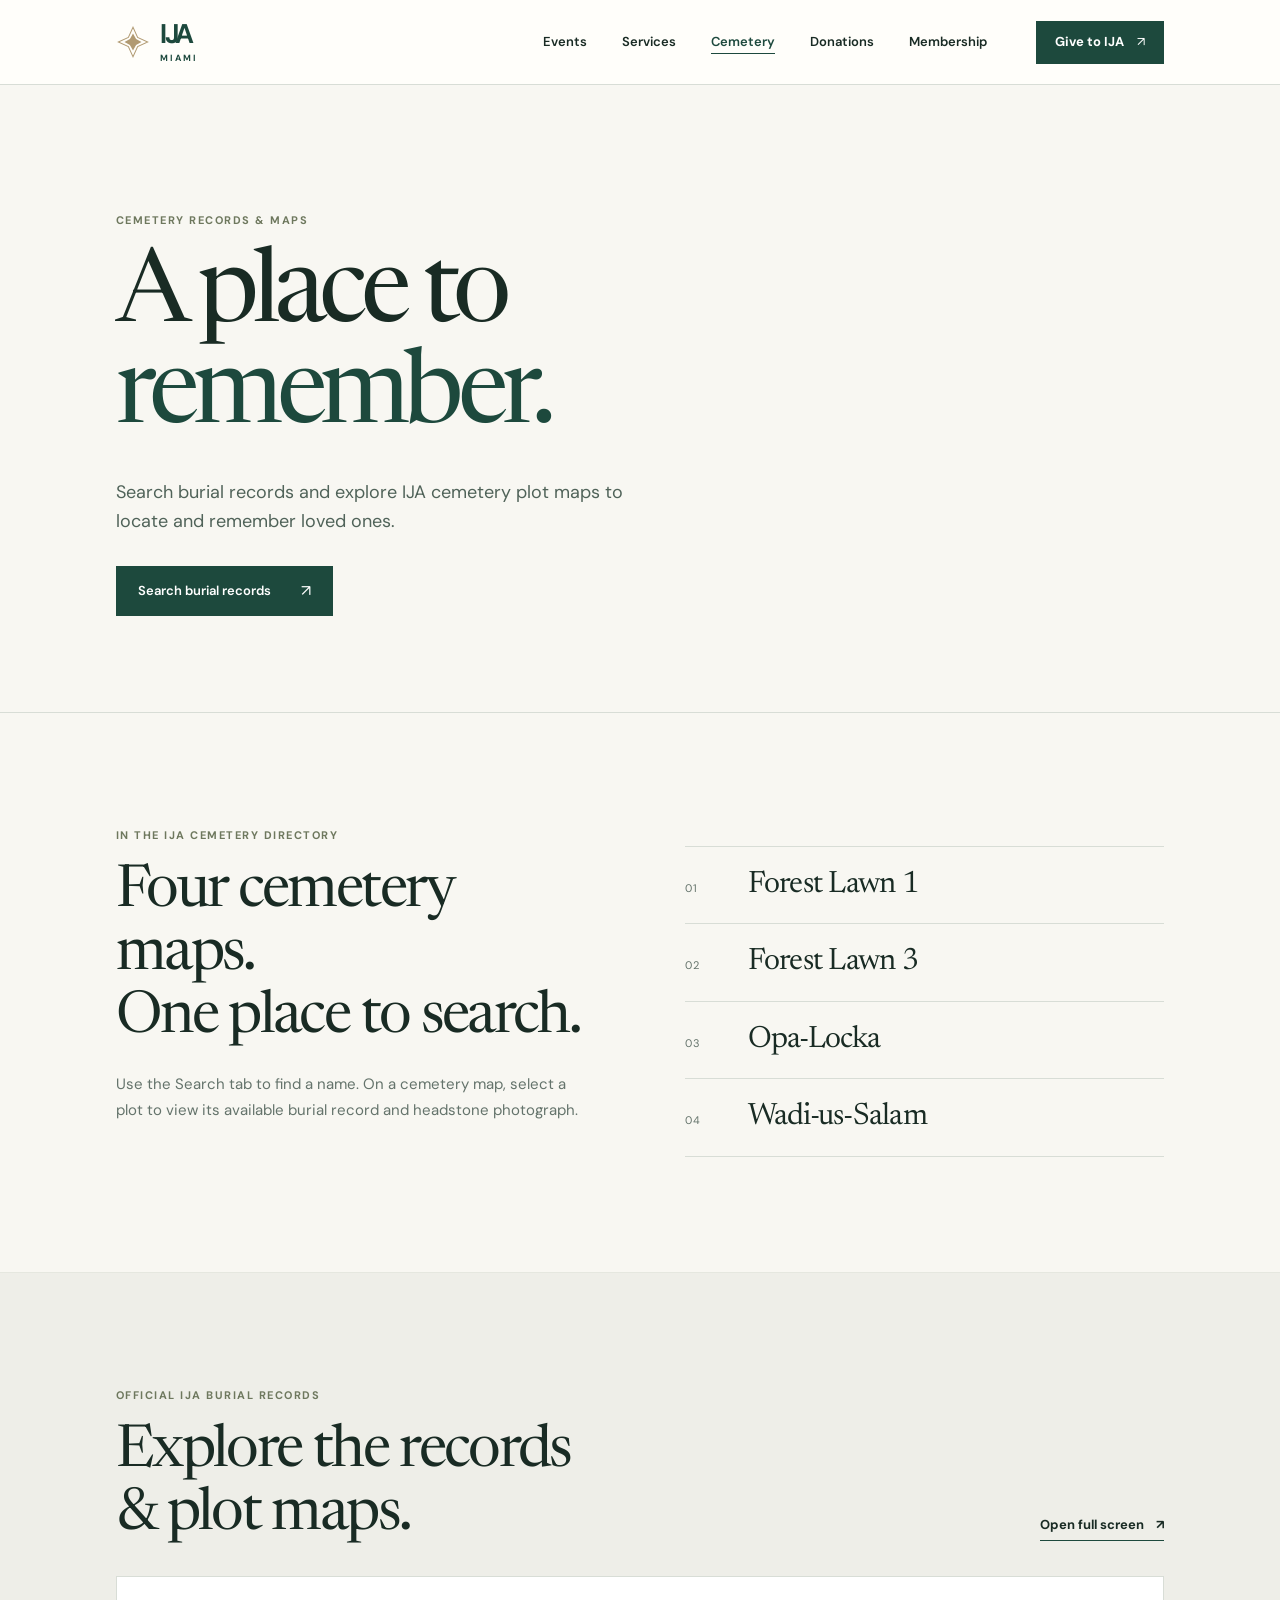
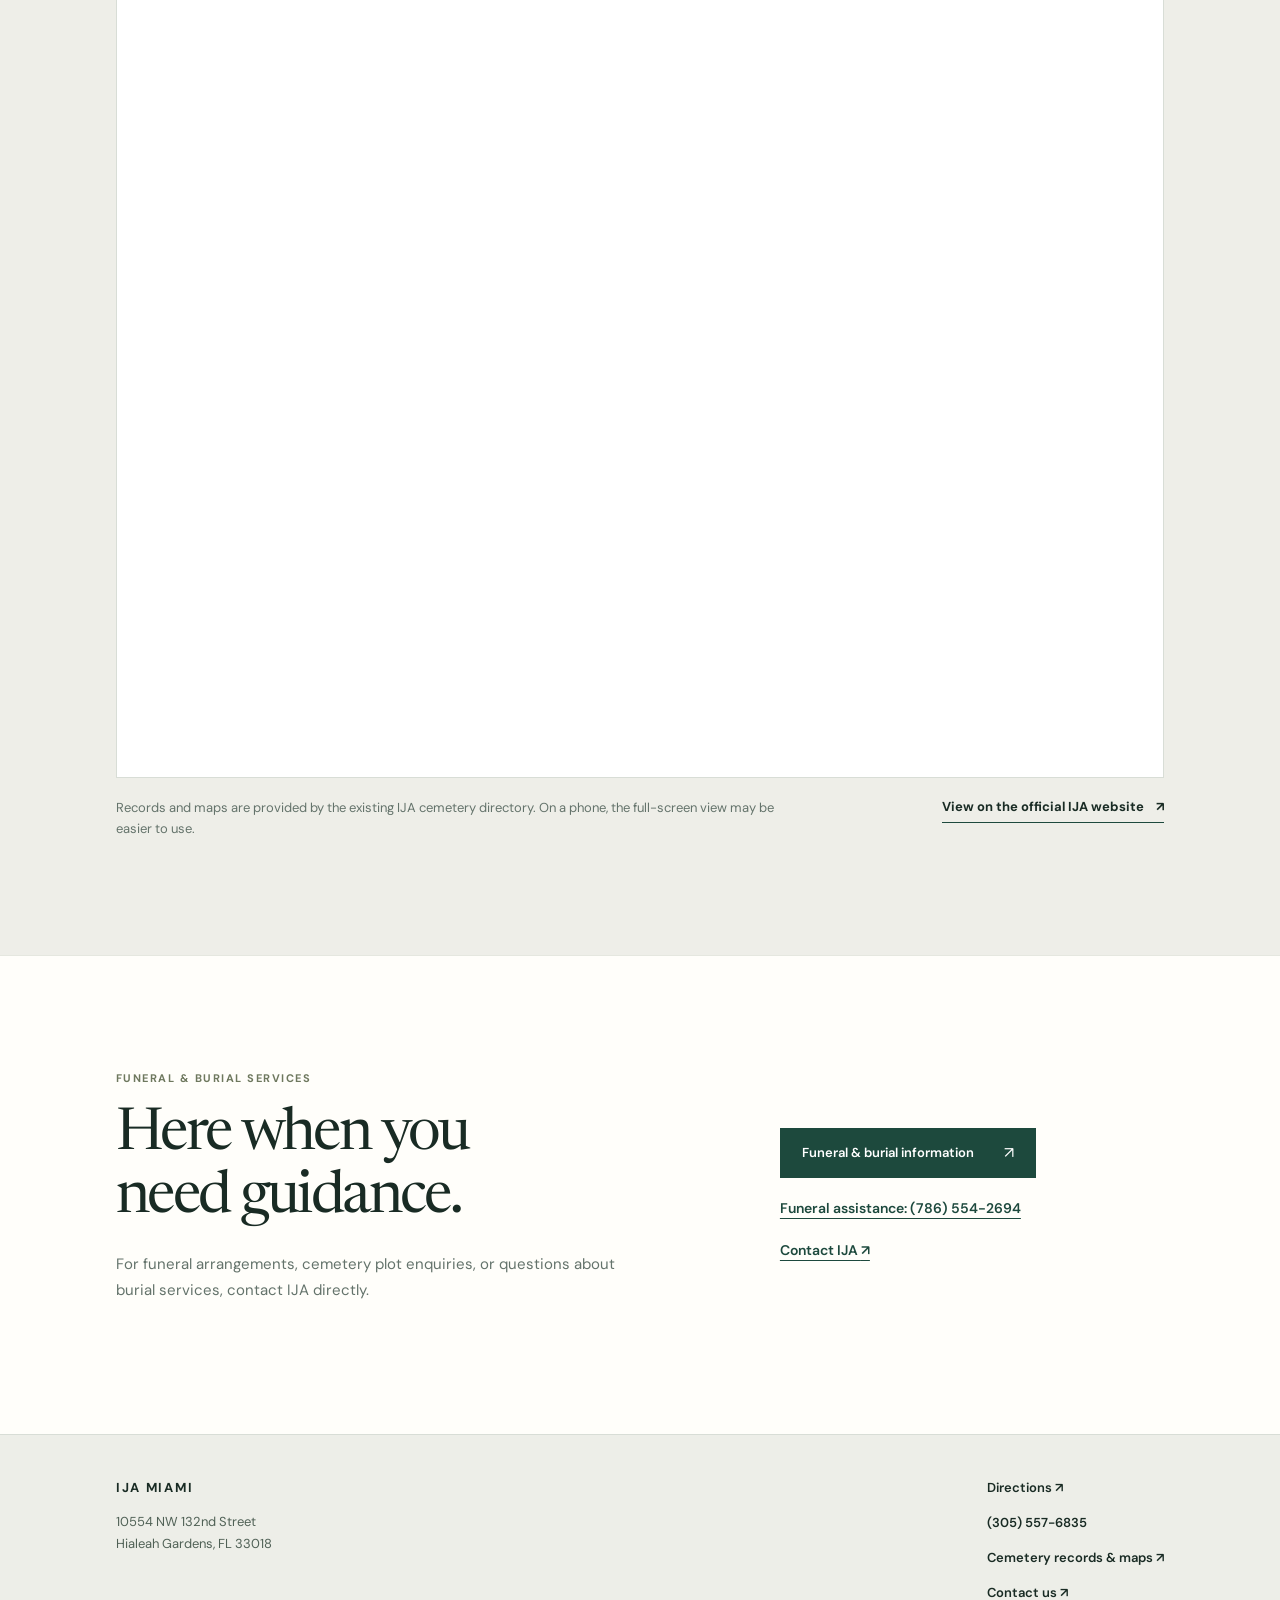
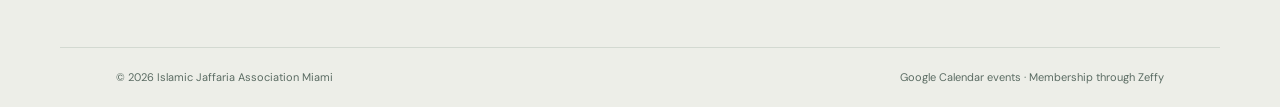
==== commit 62a6d4fe: "Add files via upload" ====
--- a/cemetery.html
+++ b/cemetery.html
@@ -1,21 +1,22 @@
-<!doctype html>
+<!DOCTYPE html>
+
 <html lang="en">
 <head>
 <meta charset="utf-8"/>
-<meta name="viewport" content="width=device-width, initial-scale=1, viewport-fit=cover"/>
-<meta name="theme-color" content="#f8f7f2"/>
-<meta name="description" content="Search IJA Miami cemetery burial records and interactive plot maps for Forest Lawn 1, Forest Lawn 3, Opa-Locka and Wadi-us-Salam."/>
-<meta property="og:title" content="IJA Miami | Cemetery records & maps"/>
-<meta property="og:description" content="Find burial records, view cemetery plot maps, and learn about IJA funeral and burial services."/>
+<meta content="width=device-width, initial-scale=1, viewport-fit=cover" name="viewport"/>
+<meta content="#f8f7f2" name="theme-color"/>
+<meta content="Search IJA Miami cemetery burial records and interactive plot maps for Forest Lawn 1, Forest Lawn 3, Opa-Locka and Wadi-us-Salam." name="description"/>
+<meta content="IJA Miami | Cemetery records &amp; maps" property="og:title"/>
+<meta content="Find burial records, view cemetery plot maps, and learn about IJA funeral and burial services." property="og:description"/>
 <link href="./assets/ija-symbol.svg" rel="icon" type="image/svg+xml"/>
 <link href="./assets/ija-icon-192.png" rel="apple-touch-icon"/>
 <link href="./manifest.webmanifest" rel="manifest"/>
 <link href="https://fonts.googleapis.com" rel="preconnect"/>
-<link crossorigin href="https://fonts.gstatic.com" rel="preconnect"/>
+<link crossorigin="" href="https://fonts.gstatic.com" rel="preconnect"/>
 <link href="https://fonts.googleapis.com/css2?family=DM+Sans:wght@400;500;600;700&amp;family=Newsreader:opsz,wght@6..72,400;6..72,500;6..72,600&amp;display=swap" rel="stylesheet"/>
 <link href="./styles.css" rel="stylesheet"/>
-<script defer src="./config.js"></script>
-<script defer src="./app.js"></script>
+<script defer="" src="./config.js"></script>
+<script defer="" src="./app.js"></script>
 <title>IJA Miami | Cemetery Records &amp; Maps</title>
 </head>
 <body>
@@ -26,7 +27,7 @@
 <svg aria-hidden="true" height="34" viewbox="0 0 44 44" width="34"><path d="M22 3 28 16 41 22 28 28 22 41 16 28 3 22 16 16Z" fill="none" stroke="currentColor" stroke-width="1.3"></path><path d="M22 11 26 18 33 22 26 26 22 33 18 26 11 22 18 18Z" fill="currentColor"></path></svg>
 <span class="brand-wordmark"><strong>IJA</strong><small>MIAMI</small></span>
 </a>
-<nav aria-label="Main navigation" class="desktop-nav"><a href="./events.html">Events</a><a href="./index.html#services">Services</a><a aria-current="page" href="./cemetery.html">Cemetery</a><a href="./donate.html">Donations</a></nav>
+<nav aria-label="Main navigation" class="desktop-nav"><a href="./events.html">Events</a><a href="./index.html#services">Services</a><a aria-current="page" href="./cemetery.html">Cemetery</a><a href="./donate.html">Donations</a><a href="./membership.html">Membership</a></nav>
 <div class="header-side">
 <a class="header-give" href="./donate.html">Give to IJA <span aria-hidden="true">↗</span></a>
 <button aria-controls="mobile-menu" aria-expanded="false" aria-label="Open navigation" class="menu-toggle" id="menu-toggle" type="button"><span></span><span></span></button>
@@ -39,58 +40,58 @@
 <a href="./index.html#services">Community services</a>
 <a aria-current="page" href="./cemetery.html">Cemetery records &amp; maps</a>
 <a href="https://www.ijamiami.org/contact-us" rel="noopener noreferrer" target="_blank">Contact the center</a>
-</nav>
+<a href="./membership.html">Membership</a></nav>
 </header>
 <main id="main">
-<section class="subpage-hero cemetery-hero" aria-labelledby="cemetery-title">
-  <div class="shell subpage-inner">
-    <p class="overline">Cemetery records &amp; maps</p>
-    <h1 id="cemetery-title">A place to<br/><em>remember.</em></h1>
-    <p>Search burial records and explore IJA cemetery plot maps to locate and remember loved ones.</p>
-    <a class="solid-button" href="https://ijacemetery.online/" target="_blank" rel="noopener noreferrer">Search burial records <span aria-hidden="true">↗</span></a>
-  </div>
+<section aria-labelledby="cemetery-title" class="subpage-hero cemetery-hero">
+<div class="shell subpage-inner">
+<p class="overline">Cemetery records &amp; maps</p>
+<h1 id="cemetery-title">A place to<br/><em>remember.</em></h1>
+<p>Search burial records and explore IJA cemetery plot maps to locate and remember loved ones.</p>
+<a class="solid-button" href="https://ijacemetery.online/" rel="noopener noreferrer" target="_blank">Search burial records <span aria-hidden="true">↗</span></a>
+</div>
 </section>
-<section class="cemetery-intro shell section-space" aria-labelledby="cemetery-sites-title">
-  <div class="cemetery-intro-copy">
-    <p class="overline">In the IJA cemetery directory</p>
-    <h2 id="cemetery-sites-title">Four cemetery maps.<br/>One place to search.</h2>
-    <p>Use the Search tab to find a name. On a cemetery map, select a plot to view its available burial record and headstone photograph.</p>
-  </div>
-  <div class="cemetery-sites" aria-label="Cemeteries included in the records directory">
-    <div><span>01</span><strong>Forest Lawn 1</strong></div>
-    <div><span>02</span><strong>Forest Lawn 3</strong></div>
-    <div><span>03</span><strong>Opa-Locka</strong></div>
-    <div><span>04</span><strong>Wadi-us-Salam</strong></div>
-  </div>
+<section aria-labelledby="cemetery-sites-title" class="cemetery-intro shell section-space">
+<div class="cemetery-intro-copy">
+<p class="overline">In the IJA cemetery directory</p>
+<h2 id="cemetery-sites-title">Four cemetery maps.<br/>One place to search.</h2>
+<p>Use the Search tab to find a name. On a cemetery map, select a plot to view its available burial record and headstone photograph.</p>
+</div>
+<div aria-label="Cemeteries included in the records directory" class="cemetery-sites">
+<div><span>01</span><strong>Forest Lawn 1</strong></div>
+<div><span>02</span><strong>Forest Lawn 3</strong></div>
+<div><span>03</span><strong>Opa-Locka</strong></div>
+<div><span>04</span><strong>Wadi-us-Salam</strong></div>
+</div>
 </section>
-<section class="cemetery-records section-alt" aria-labelledby="cemetery-map-title">
-  <div class="shell section-space">
-    <div class="cemetery-embed-head">
-      <div><p class="overline">Official IJA burial records</p><h2 id="cemetery-map-title">Explore the records &amp; plot maps.</h2></div>
-      <a class="text-arrow" href="https://ijacemetery.online/" target="_blank" rel="noopener noreferrer">Open full screen <span aria-hidden="true">↗</span></a>
-    </div>
-    <div class="cemetery-frame-shell">
-      <iframe src="https://ijacemetery.online/?embed=1" title="IJA searchable cemetery records and interactive plot maps" loading="lazy" referrerpolicy="strict-origin-when-cross-origin"></iframe>
-    </div>
-    <div class="cemetery-map-footnote">
-      <p>Records and maps are provided by the existing IJA cemetery directory. On a phone, the full-screen view may be easier to use.</p>
-      <a class="text-arrow" href="https://www.ijamiami.org/cemetery-records" target="_blank" rel="noopener noreferrer">View on the official IJA website <span aria-hidden="true">↗</span></a>
-    </div>
-  </div>
+<section aria-labelledby="cemetery-map-title" class="cemetery-records section-alt">
+<div class="shell section-space">
+<div class="cemetery-embed-head">
+<div><p class="overline">Official IJA burial records</p><h2 id="cemetery-map-title">Explore the records &amp; plot maps.</h2></div>
+<a class="text-arrow" href="https://ijacemetery.online/" rel="noopener noreferrer" target="_blank">Open full screen <span aria-hidden="true">↗</span></a>
+</div>
+<div class="cemetery-frame-shell">
+<iframe loading="lazy" referrerpolicy="strict-origin-when-cross-origin" src="https://ijacemetery.online/?embed=1" title="IJA searchable cemetery records and interactive plot maps"></iframe>
+</div>
+<div class="cemetery-map-footnote">
+<p>Records and maps are provided by the existing IJA cemetery directory. On a phone, the full-screen view may be easier to use.</p>
+<a class="text-arrow" href="https://www.ijamiami.org/cemetery-records" rel="noopener noreferrer" target="_blank">View on the official IJA website <span aria-hidden="true">↗</span></a>
+</div>
+</div>
 </section>
-<section class="cemetery-support" aria-labelledby="cemetery-support-title">
-  <div class="shell cemetery-support-inner section-space">
-    <div><p class="overline">Funeral &amp; burial services</p><h2 id="cemetery-support-title">Here when you need guidance.</h2><p>For funeral arrangements, cemetery plot enquiries, or questions about burial services, contact IJA directly.</p></div>
-    <div class="cemetery-support-actions">
-      <a class="solid-button" href="https://www.ijamiami.org/cemetery" target="_blank" rel="noopener noreferrer">Funeral &amp; burial information <span aria-hidden="true">↗</span></a>
-      <a class="cemetery-phone" href="tel:+17865542694">Funeral assistance: (786) 554-2694</a>
-      <a class="cemetery-contact" href="https://www.ijamiami.org/contact-us" target="_blank" rel="noopener noreferrer">Contact IJA <span aria-hidden="true">↗</span></a>
-    </div>
-  </div>
+<section aria-labelledby="cemetery-support-title" class="cemetery-support">
+<div class="shell cemetery-support-inner section-space">
+<div><p class="overline">Funeral &amp; burial services</p><h2 id="cemetery-support-title">Here when you need guidance.</h2><p>For funeral arrangements, cemetery plot enquiries, or questions about burial services, contact IJA directly.</p></div>
+<div class="cemetery-support-actions">
+<a class="solid-button" href="https://www.ijamiami.org/cemetery" rel="noopener noreferrer" target="_blank">Funeral &amp; burial information <span aria-hidden="true">↗</span></a>
+<a class="cemetery-phone" href="tel:+17865542694">Funeral assistance: (786) 554-2694</a>
+<a class="cemetery-contact" href="https://www.ijamiami.org/contact-us" rel="noopener noreferrer" target="_blank">Contact IJA <span aria-hidden="true">↗</span></a>
+</div>
+</div>
 </section>
 </main>
 <footer class="site-footer">
 <div class="shell footer-inner"><div><strong class="footer-brand">IJA MIAMI</strong><p>10554 NW 132nd Street<br/>Hialeah Gardens, FL 33018</p></div><div class="footer-links"><a href="https://www.google.com/maps/search/?api=1&amp;query=10554+NW+132nd+St+Hialeah+Gardens+FL+33018" rel="noopener noreferrer" target="_blank">Directions ↗</a><a href="tel:+13055576835">(305) 557-6835</a><a href="./cemetery.html">Cemetery records &amp; maps ↗</a><a href="https://www.ijamiami.org/contact-us" rel="noopener noreferrer" target="_blank">Contact us ↗</a></div></div>
-<div class="shell footer-bottom"><span>© <span id="copyright-year">Community calendar via Google · Giving via Zeffy</span> Islamic Jaffaria Association Miami</span><span>Google Calendar events · Zeffy-powered giving</span></div>
+<div class="shell footer-bottom"><span>© <span id="copyright-year">Community calendar via Google · Membership via Zeffy</span> Islamic Jaffaria Association Miami</span><span>Google Calendar events · Membership through Zeffy</span></div>
 </footer>
 </body></html>
--- a/styles.css
+++ b/styles.css
@@ -311,3 +311,6 @@
   .cemetery-frame-shell iframe { height: 650px; min-height: 540px; }
   .cemetery-map-footnote { flex-direction: column; }
 }
+
+/* Annual membership form */
+.membership-section{max-width:900px;margin-inline:auto}.membership-intro{max-width:650px;margin-bottom:2rem}.membership-zeffy-form{min-height:450px}.membership-fallback-link{margin-top:1rem;font-size:.95rem}.membership-fallback-link a{text-decoration:underline;text-underline-offset:3px}
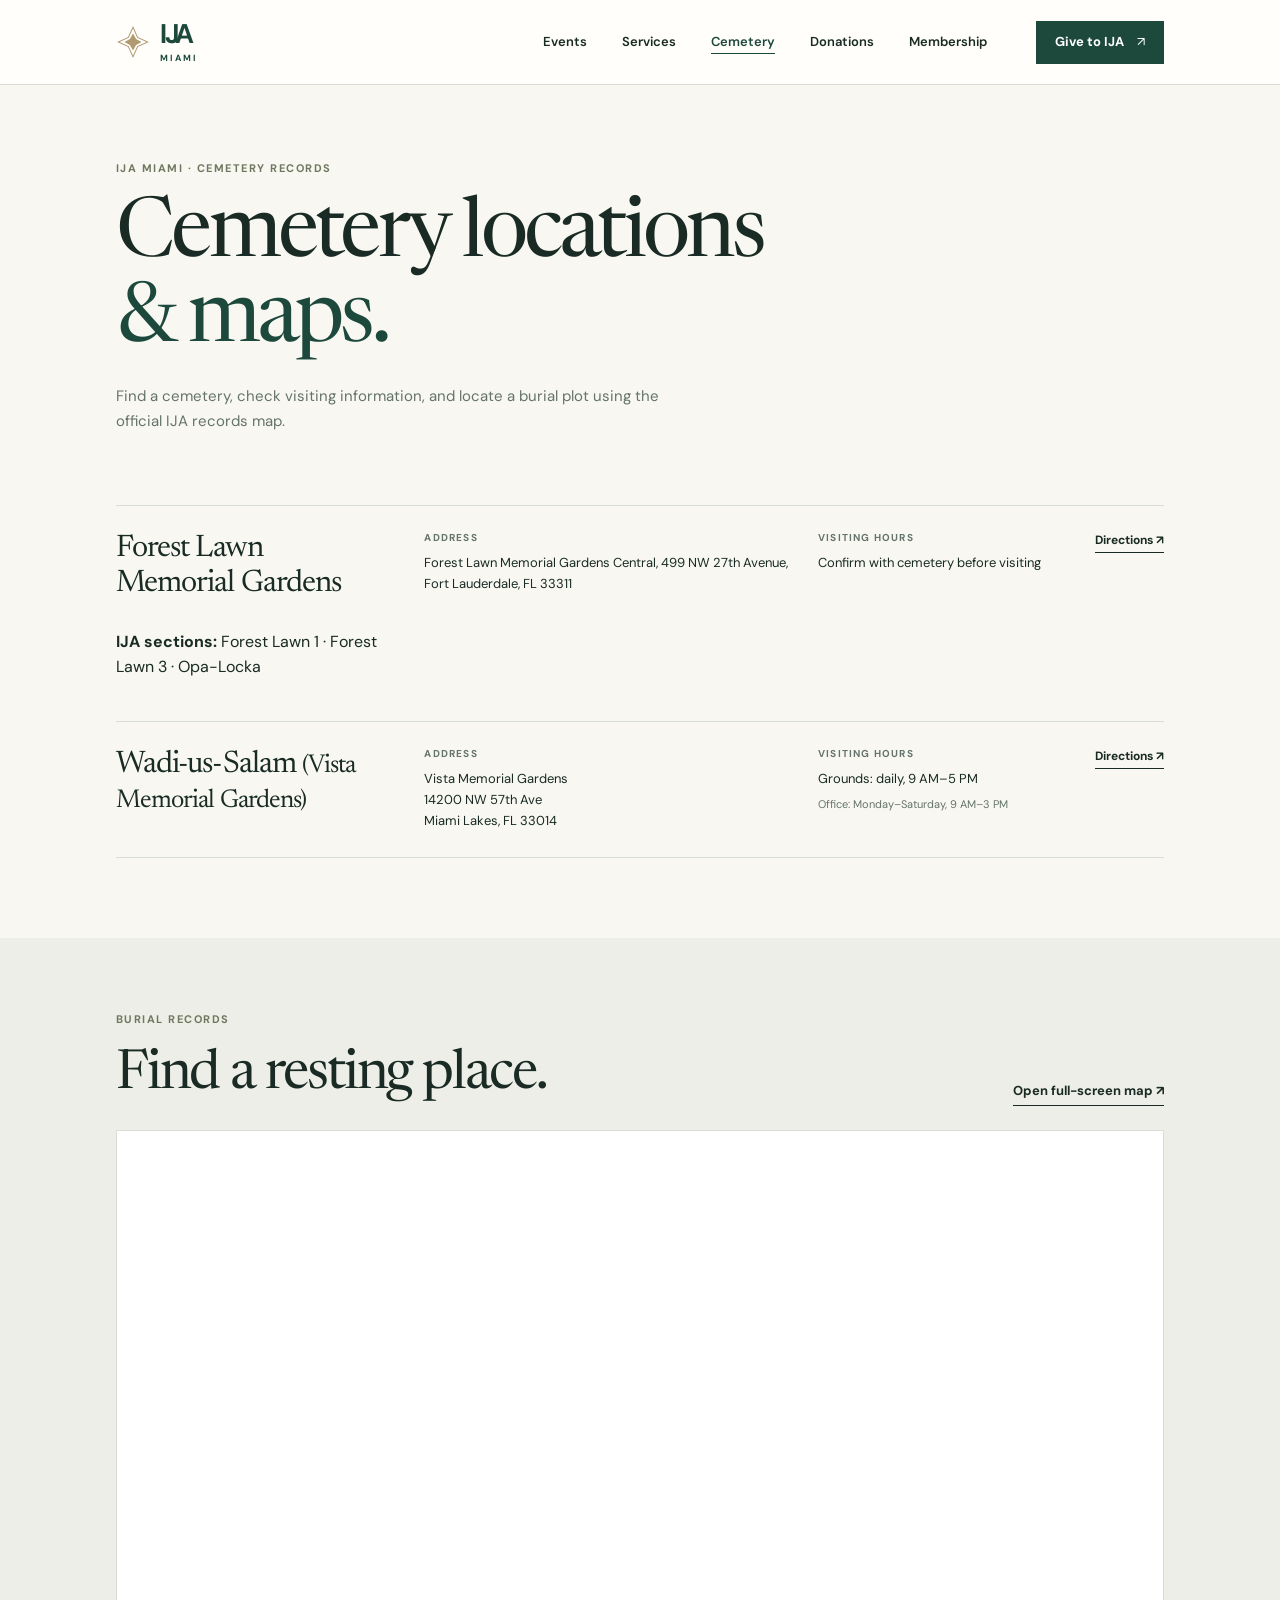
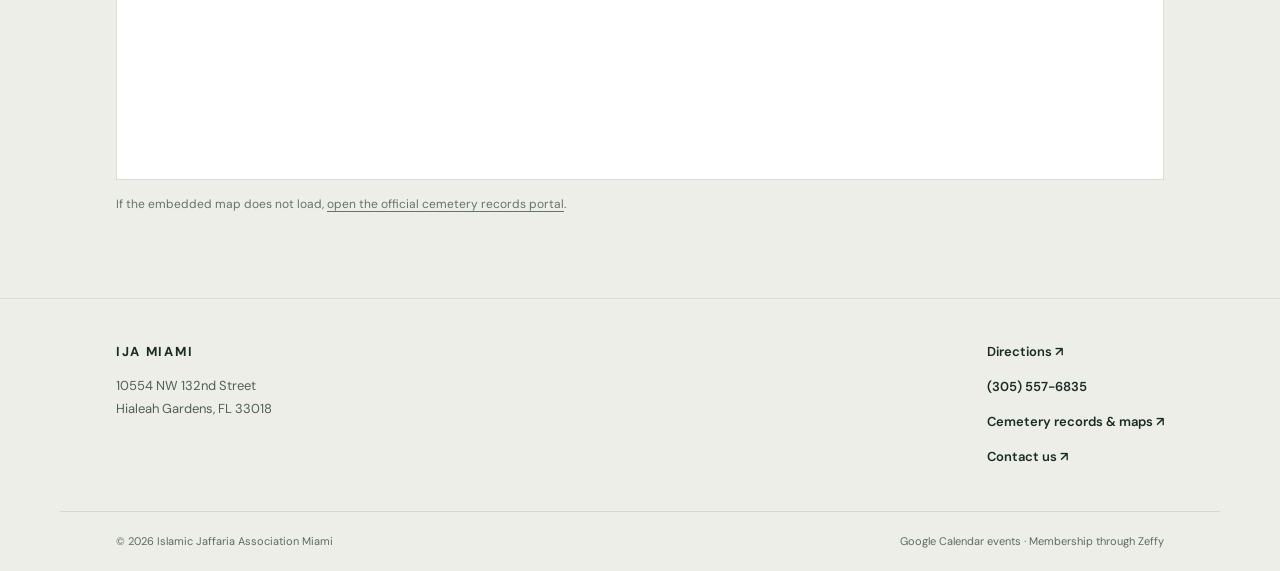
==== commit 30a5e422: "Add files via upload" ====
--- a/cemetery.html
+++ b/cemetery.html
@@ -3,95 +3,51 @@
 <html lang="en">
 <head>
 <meta charset="utf-8"/>
-<meta content="width=device-width, initial-scale=1, viewport-fit=cover" name="viewport"/>
+<meta content="width=device-width, initial-scale=1" name="viewport"/>
 <meta content="#f8f7f2" name="theme-color"/>
-<meta content="Search IJA Miami cemetery burial records and interactive plot maps for Forest Lawn 1, Forest Lawn 3, Opa-Locka and Wadi-us-Salam." name="description"/>
-<meta content="IJA Miami | Cemetery records &amp; maps" property="og:title"/>
-<meta content="Find burial records, view cemetery plot maps, and learn about IJA funeral and burial services." property="og:description"/>
+<meta content="IJA Miami cemetery locations, visiting information, and searchable burial maps." name="description"/>
+<title>IJA Miami | Cemetery locations and maps</title>
 <link href="./assets/ija-symbol.svg" rel="icon" type="image/svg+xml"/>
-<link href="./assets/ija-icon-192.png" rel="apple-touch-icon"/>
-<link href="./manifest.webmanifest" rel="manifest"/>
 <link href="https://fonts.googleapis.com" rel="preconnect"/>
 <link crossorigin="" href="https://fonts.gstatic.com" rel="preconnect"/>
-<link href="https://fonts.googleapis.com/css2?family=DM+Sans:wght@400;500;600;700&amp;family=Newsreader:opsz,wght@6..72,400;6..72,500;6..72,600&amp;display=swap" rel="stylesheet"/>
+<link href="https://fonts.googleapis.com/css2?family=DM+Sans:wght@400;500;600;700&amp;family=Newsreader:opsz,wght@6..72,400;6..72,500&amp;display=swap" rel="stylesheet"/>
 <link href="./styles.css" rel="stylesheet"/>
+<link href="./cemetery.css" rel="stylesheet"/>
 <script defer="" src="./config.js"></script>
 <script defer="" src="./app.js"></script>
-<title>IJA Miami | Cemetery Records &amp; Maps</title>
 </head>
 <body>
 <a class="skip-link" href="#main">Skip to content</a>
-<header class="site-header" id="top">
-<div class="shell header-inner">
-<a aria-label="IJA Miami home" class="brand" href="./index.html">
-<svg aria-hidden="true" height="34" viewbox="0 0 44 44" width="34"><path d="M22 3 28 16 41 22 28 28 22 41 16 28 3 22 16 16Z" fill="none" stroke="currentColor" stroke-width="1.3"></path><path d="M22 11 26 18 33 22 26 26 22 33 18 26 11 22 18 18Z" fill="currentColor"></path></svg>
-<span class="brand-wordmark"><strong>IJA</strong><small>MIAMI</small></span>
-</a>
-<nav aria-label="Main navigation" class="desktop-nav"><a href="./events.html">Events</a><a href="./index.html#services">Services</a><a aria-current="page" href="./cemetery.html">Cemetery</a><a href="./donate.html">Donations</a><a href="./membership.html">Membership</a></nav>
-<div class="header-side">
-<a class="header-give" href="./donate.html">Give to IJA <span aria-hidden="true">↗</span></a>
-<button aria-controls="mobile-menu" aria-expanded="false" aria-label="Open navigation" class="menu-toggle" id="menu-toggle" type="button"><span></span><span></span></button>
-</div>
-</div>
-<nav aria-label="Mobile navigation" class="mobile-menu" hidden="" id="mobile-menu">
-<a href="./index.html">Home</a>
-<a href="./events.html">Events &amp; calendar</a>
-<a href="./donate.html">Donations &amp; fundraising</a>
-<a href="./index.html#services">Community services</a>
-<a aria-current="page" href="./cemetery.html">Cemetery records &amp; maps</a>
-<a href="https://www.ijamiami.org/contact-us" rel="noopener noreferrer" target="_blank">Contact the center</a>
-<a href="./membership.html">Membership</a></nav>
-</header>
+<div id="site-header"></div>
 <main id="main">
-<section aria-labelledby="cemetery-title" class="subpage-hero cemetery-hero">
-<div class="shell subpage-inner">
-<p class="overline">Cemetery records &amp; maps</p>
-<h1 id="cemetery-title">A place to<br/><em>remember.</em></h1>
-<p>Search burial records and explore IJA cemetery plot maps to locate and remember loved ones.</p>
-<a class="solid-button" href="https://ijacemetery.online/" rel="noopener noreferrer" target="_blank">Search burial records <span aria-hidden="true">↗</span></a>
+<section aria-labelledby="cem-title" class="cem-hero shell">
+<p class="overline">IJA Miami · Cemetery records</p>
+<h1 id="cem-title">Cemetery locations<br/><em>&amp; maps.</em></h1>
+<p>Find a cemetery, check visiting information, and locate a burial plot using the official IJA records map.</p>
+</section>
+<section aria-label="Cemetery locations and opening times" class="cem-sites shell">
+<div class="cem-site">
+<h2>Forest Lawn Memorial Gardens</h2>
+<div class="cem-details"><div><span class="cem-label">Address</span><p>Forest Lawn Memorial Gardens Central, 499 NW 27th Avenue, Fort Lauderdale, FL 33311</p></div><div><span class="cem-label">Visiting hours</span><p>Confirm with cemetery before visiting</p></div></div>
+<a href="https://www.google.com/maps/search/?api=1&amp;query=499+NW+27th+Ave+Fort+Lauderdale+FL+33311" rel="noopener noreferrer" target="_blank">Directions ↗</a>
+<p class="cem-areas"><strong>IJA sections:</strong> Forest Lawn 1 · Forest Lawn 3 · Opa-Locka</p></div>
+
+
+<div class="cem-site">
+<h2>Wadi-us-Salam <small>(Vista Memorial Gardens)</small></h2>
+<div class="cem-details"><div><span class="cem-label">Address</span><p>Vista Memorial Gardens<br/>14200 NW 57th Ave<br/>Miami Lakes, FL 33014</p></div><div><span class="cem-label">Visiting hours</span><p>Grounds: daily, 9 AM–5 PM</p><small>Office: Monday–Saturday, 9 AM–3 PM</small></div></div>
+<a href="https://www.google.com/maps/search/?api=1&amp;query=Vista+Memorial+Gardens+14200+NW+57th+Ave+Miami+Lakes+FL+33014" rel="noopener noreferrer" target="_blank">Directions ↗</a>
 </div>
 </section>
-<section aria-labelledby="cemetery-sites-title" class="cemetery-intro shell section-space">
-<div class="cemetery-intro-copy">
-<p class="overline">In the IJA cemetery directory</p>
-<h2 id="cemetery-sites-title">Four cemetery maps.<br/>One place to search.</h2>
-<p>Use the Search tab to find a name. On a cemetery map, select a plot to view its available burial record and headstone photograph.</p>
-</div>
-<div aria-label="Cemeteries included in the records directory" class="cemetery-sites">
-<div><span>01</span><strong>Forest Lawn 1</strong></div>
-<div><span>02</span><strong>Forest Lawn 3</strong></div>
-<div><span>03</span><strong>Opa-Locka</strong></div>
-<div><span>04</span><strong>Wadi-us-Salam</strong></div>
-</div>
-</section>
-<section aria-labelledby="cemetery-map-title" class="cemetery-records section-alt">
-<div class="shell section-space">
-<div class="cemetery-embed-head">
-<div><p class="overline">Official IJA burial records</p><h2 id="cemetery-map-title">Explore the records &amp; plot maps.</h2></div>
-<a class="text-arrow" href="https://ijacemetery.online/" rel="noopener noreferrer" target="_blank">Open full screen <span aria-hidden="true">↗</span></a>
-</div>
-<div class="cemetery-frame-shell">
-<iframe loading="lazy" referrerpolicy="strict-origin-when-cross-origin" src="https://ijacemetery.online/?embed=1" title="IJA searchable cemetery records and interactive plot maps"></iframe>
-</div>
-<div class="cemetery-map-footnote">
-<p>Records and maps are provided by the existing IJA cemetery directory. On a phone, the full-screen view may be easier to use.</p>
-<a class="text-arrow" href="https://www.ijamiami.org/cemetery-records" rel="noopener noreferrer" target="_blank">View on the official IJA website <span aria-hidden="true">↗</span></a>
-</div>
-</div>
-</section>
-<section aria-labelledby="cemetery-support-title" class="cemetery-support">
-<div class="shell cemetery-support-inner section-space">
-<div><p class="overline">Funeral &amp; burial services</p><h2 id="cemetery-support-title">Here when you need guidance.</h2><p>For funeral arrangements, cemetery plot enquiries, or questions about burial services, contact IJA directly.</p></div>
-<div class="cemetery-support-actions">
-<a class="solid-button" href="https://www.ijamiami.org/cemetery" rel="noopener noreferrer" target="_blank">Funeral &amp; burial information <span aria-hidden="true">↗</span></a>
-<a class="cemetery-phone" href="tel:+17865542694">Funeral assistance: (786) 554-2694</a>
-<a class="cemetery-contact" href="https://www.ijamiami.org/contact-us" rel="noopener noreferrer" target="_blank">Contact IJA <span aria-hidden="true">↗</span></a>
-</div>
+<section aria-labelledby="cem-map-title" class="cem-map">
+<div class="shell">
+<div class="cem-map-head"><div><p class="overline">Burial records</p><h2 id="cem-map-title">Find a resting place.</h2></div><a href="https://ijacemetery.online/" rel="noopener noreferrer" target="_blank">Open full-screen map ↗</a></div>
+<iframe loading="lazy" referrerpolicy="strict-origin-when-cross-origin" src="https://ijacemetery.online/?embed=1" title="IJA burial records and cemetery plot maps"></iframe>
+<p class="cem-map-note">If the embedded map does not load, <a href="https://ijacemetery.online/" rel="noopener noreferrer" target="_blank">open the official cemetery records portal</a>.</p>
 </div>
 </section>
 </main>
-<footer class="site-footer">
-<div class="shell footer-inner"><div><strong class="footer-brand">IJA MIAMI</strong><p>10554 NW 132nd Street<br/>Hialeah Gardens, FL 33018</p></div><div class="footer-links"><a href="https://www.google.com/maps/search/?api=1&amp;query=10554+NW+132nd+St+Hialeah+Gardens+FL+33018" rel="noopener noreferrer" target="_blank">Directions ↗</a><a href="tel:+13055576835">(305) 557-6835</a><a href="./cemetery.html">Cemetery records &amp; maps ↗</a><a href="https://www.ijamiami.org/contact-us" rel="noopener noreferrer" target="_blank">Contact us ↗</a></div></div>
-<div class="shell footer-bottom"><span>© <span id="copyright-year">Community calendar via Google · Membership via Zeffy</span> Islamic Jaffaria Association Miami</span><span>Google Calendar events · Membership through Zeffy</span></div>
-</footer>
-</body></html>
+<div id="site-footer"></div>
+<script src="./site-shell.js"></script>
+</body>
+</html>
--- a/cemetery.css
+++ b/cemetery.css
@@ -0,0 +1,23 @@
+/* Cemetery page only. Uses the existing IJA global design tokens and site shell. */
+.cem-hero{padding-top:76px;padding-bottom:55px}
+.cem-hero h1{font:400 clamp(50px,6.5vw,83px)/1.02 var(--serif,Georgia,serif);letter-spacing:-.045em;margin:0 0 19px}
+.cem-hero h1 em{font-style:normal;color:var(--pine,#1d493d)}
+.cem-hero>p:last-child{color:var(--muted,#64736b);font-size:15px;max-width:560px;line-height:1.7}
+.cem-sites{padding-bottom:80px}
+.cem-site{border-top:1px solid var(--line,#d8ddd6);padding:25px 0;display:grid;grid-template-columns:minmax(170px,.72fr) minmax(0,1.65fr) auto;gap:28px;align-items:start}
+.cem-site:last-child{border-bottom:1px solid var(--line,#d8ddd6)}
+.cem-site h2{font:400 31px/1.15 var(--serif,Georgia,serif);letter-spacing:-.03em;margin:0}
+.cem-details{display:grid;grid-template-columns:1.2fr .8fr;gap:20px}
+.cem-label{display:block;font:700 10px/1.4 var(--sans,Arial,sans-serif);text-transform:uppercase;letter-spacing:.12em;color:var(--muted,#64736b);margin-bottom:7px}
+.cem-details p{font-size:13px;line-height:1.65;margin:0}
+.cem-details small{display:block;color:var(--muted,#64736b);font-size:11px;line-height:1.5;margin-top:7px;max-width:320px}
+.cem-site>a{font-size:12px;font-weight:700;border-bottom:1px solid currentColor;white-space:nowrap;padding-bottom:3px}
+.cem-map{background:#eeeee8;padding:74px 0 85px}
+.cem-map-head{display:flex;align-items:end;justify-content:space-between;gap:20px;margin-bottom:24px}
+.cem-map-head h2{font:400 clamp(37px,4.3vw,58px)/1.08 var(--serif,Georgia,serif);letter-spacing:-.04em;margin:0}
+.cem-map-head>a{font-size:13px;font-weight:700;border-bottom:1px solid currentColor;padding-bottom:4px;white-space:nowrap}
+.cem-map iframe{display:block;width:100%;height:650px;border:1px solid var(--line,#d8ddd6);background:#fff}
+.cem-map-note{font-size:12px;color:var(--muted,#64736b);margin:15px 0 0}
+.cem-map-note a{text-decoration:underline;text-underline-offset:3px}
+@media(max-width:850px){.cem-site{grid-template-columns:1fr;gap:12px}.cem-details{max-width:650px}.cem-site>a{justify-self:start}.cem-map iframe{height:540px}}
+@media(max-width:500px){.cem-hero{padding-top:57px;padding-bottom:43px}.cem-sites{padding-bottom:60px}.cem-site h2{font-size:28px}.cem-details{grid-template-columns:1fr;gap:14px}.cem-map{padding:55px 0}.cem-map-head{align-items:start;flex-direction:column}.cem-map iframe{height:520px}}
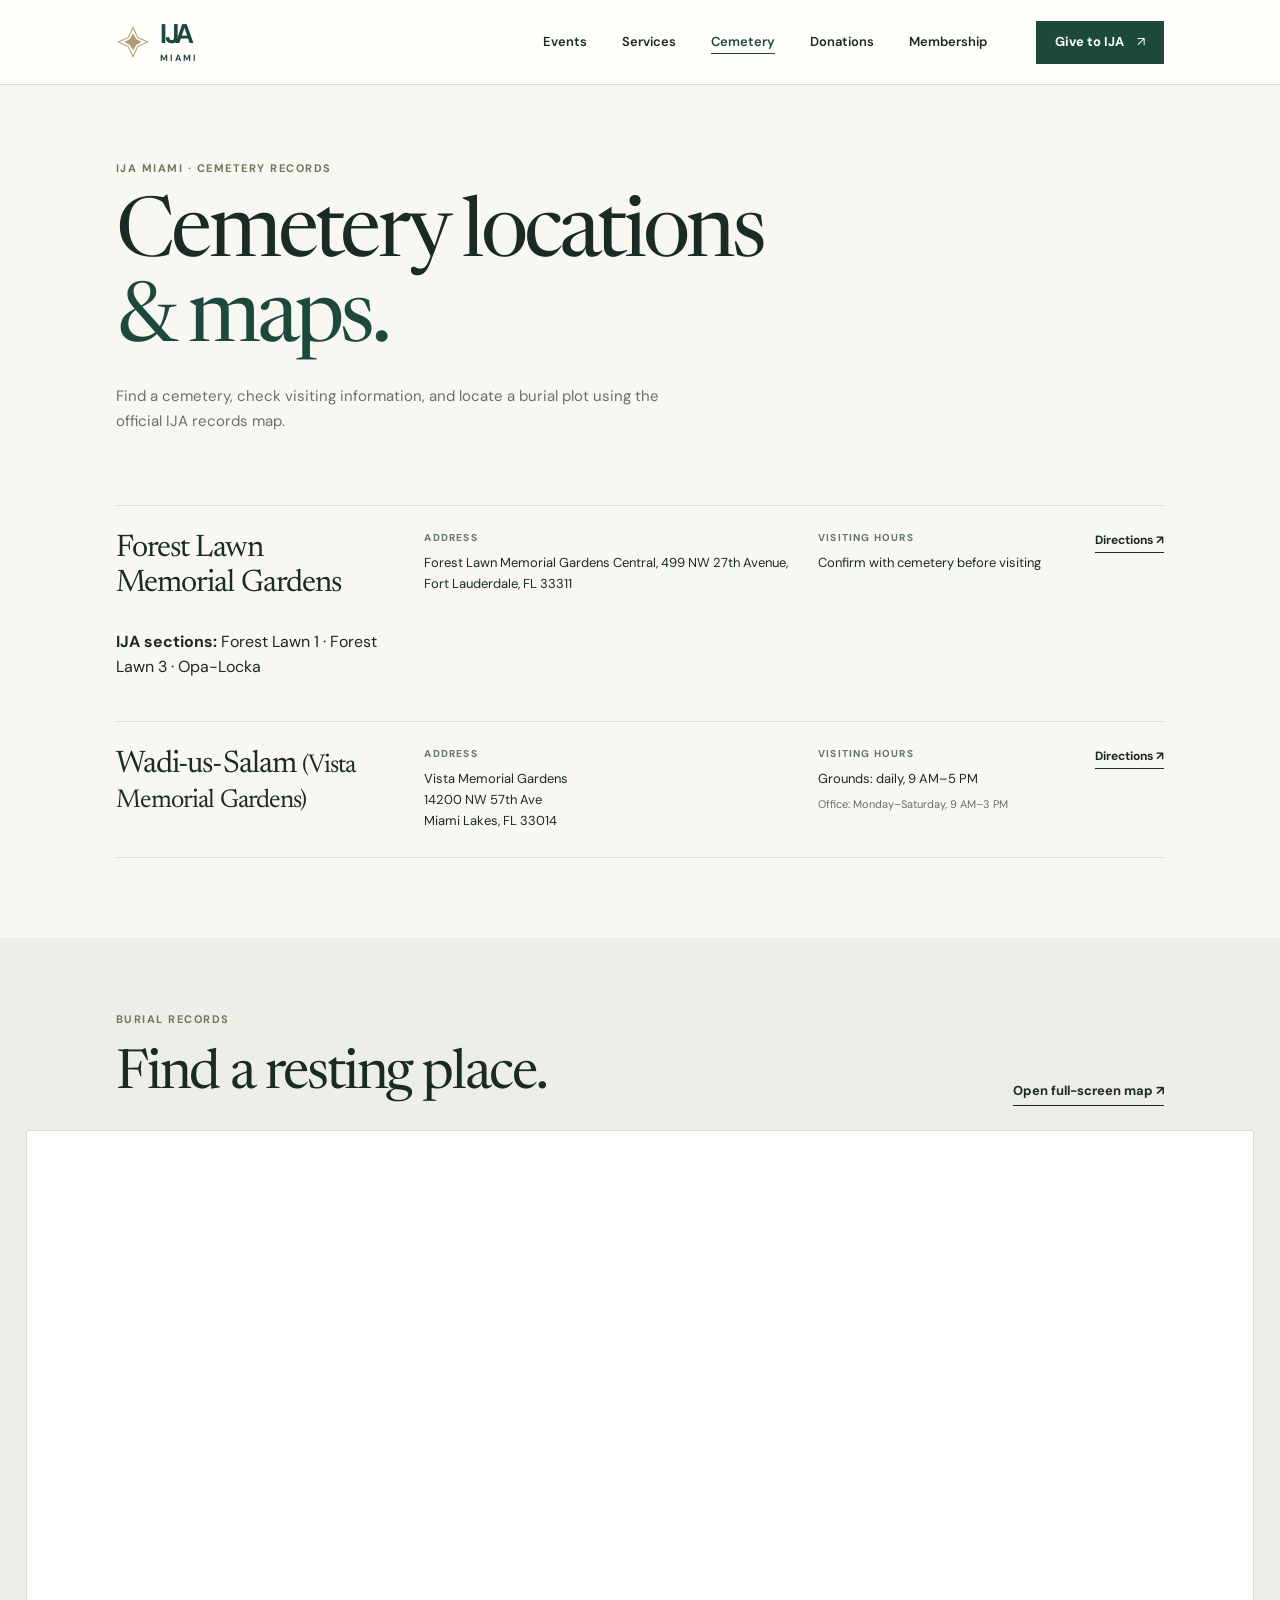
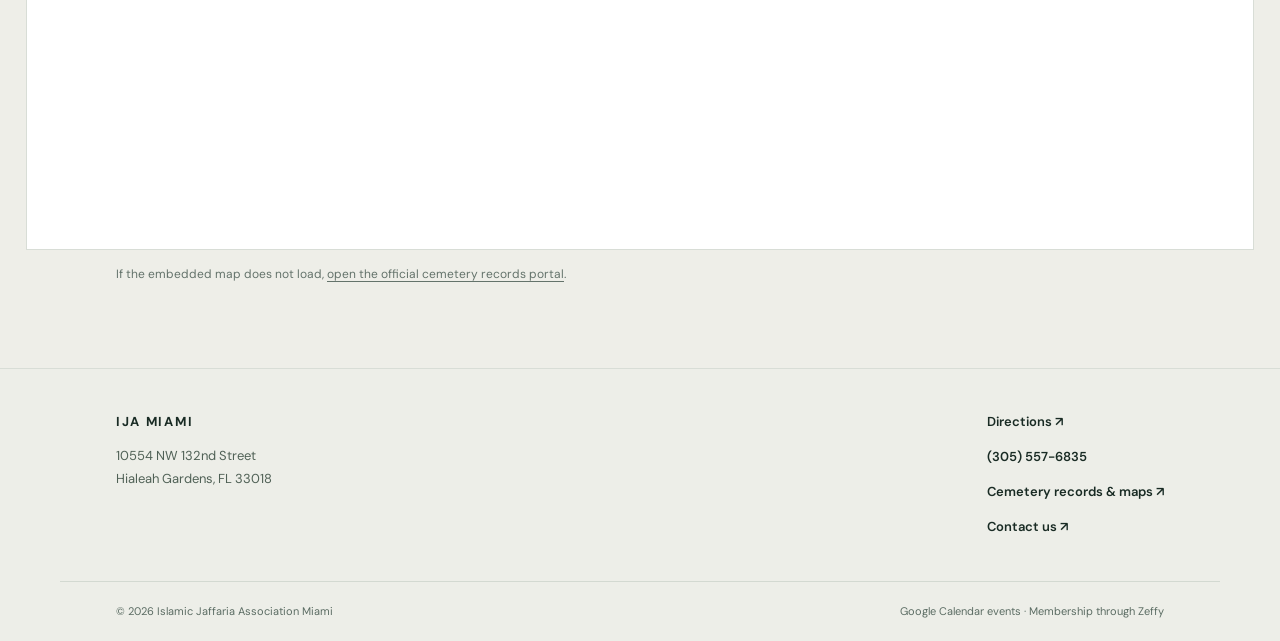
==== commit b26bb990: "Add files via upload" ====
--- a/cemetery.html
+++ b/cemetery.html
@@ -42,7 +42,9 @@
 <section aria-labelledby="cem-map-title" class="cem-map">
 <div class="shell">
 <div class="cem-map-head"><div><p class="overline">Burial records</p><h2 id="cem-map-title">Find a resting place.</h2></div><a href="https://ijacemetery.online/" rel="noopener noreferrer" target="_blank">Open full-screen map ↗</a></div>
-<iframe loading="lazy" referrerpolicy="strict-origin-when-cross-origin" src="https://ijacemetery.online/?embed=1" title="IJA burial records and cemetery plot maps"></iframe>
+</div>
+<div class="cem-map-fullwidth"><iframe loading="lazy" referrerpolicy="strict-origin-when-cross-origin" src="https://ijacemetery.online/" title="IJA burial records and cemetery plot maps"></iframe></div>
+<div class="shell">
 <p class="cem-map-note">If the embedded map does not load, <a href="https://ijacemetery.online/" rel="noopener noreferrer" target="_blank">open the official cemetery records portal</a>.</p>
 </div>
 </section>
--- a/cemetery.css
+++ b/cemetery.css
@@ -21,3 +21,8 @@
 .cem-map-note a{text-decoration:underline;text-underline-offset:3px}
 @media(max-width:850px){.cem-site{grid-template-columns:1fr;gap:12px}.cem-details{max-width:650px}.cem-site>a{justify-self:start}.cem-map iframe{height:540px}}
 @media(max-width:500px){.cem-hero{padding-top:57px;padding-bottom:43px}.cem-sites{padding-bottom:60px}.cem-site h2{font-size:28px}.cem-details{grid-template-columns:1fr;gap:14px}.cem-map{padding:55px 0}.cem-map-head{align-items:start;flex-direction:column}.cem-map iframe{height:520px}}
+
+/* Full-width cemetery portal: avoid narrow site shell and squeezed iframe. */
+.cem-map-fullwidth{width:100%;max-width:none;margin:0 auto;padding:0 clamp(12px,2vw,28px)}
+.cem-map-fullwidth iframe{display:block;width:100%;max-width:none;min-width:0;height:min(80vh,950px);min-height:620px;border:1px solid var(--line,#d8ddd6);background:#fff}
+@media(max-width:600px){.cem-map-fullwidth{padding:0 8px}.cem-map-fullwidth iframe{height:75vh;min-height:550px}}
